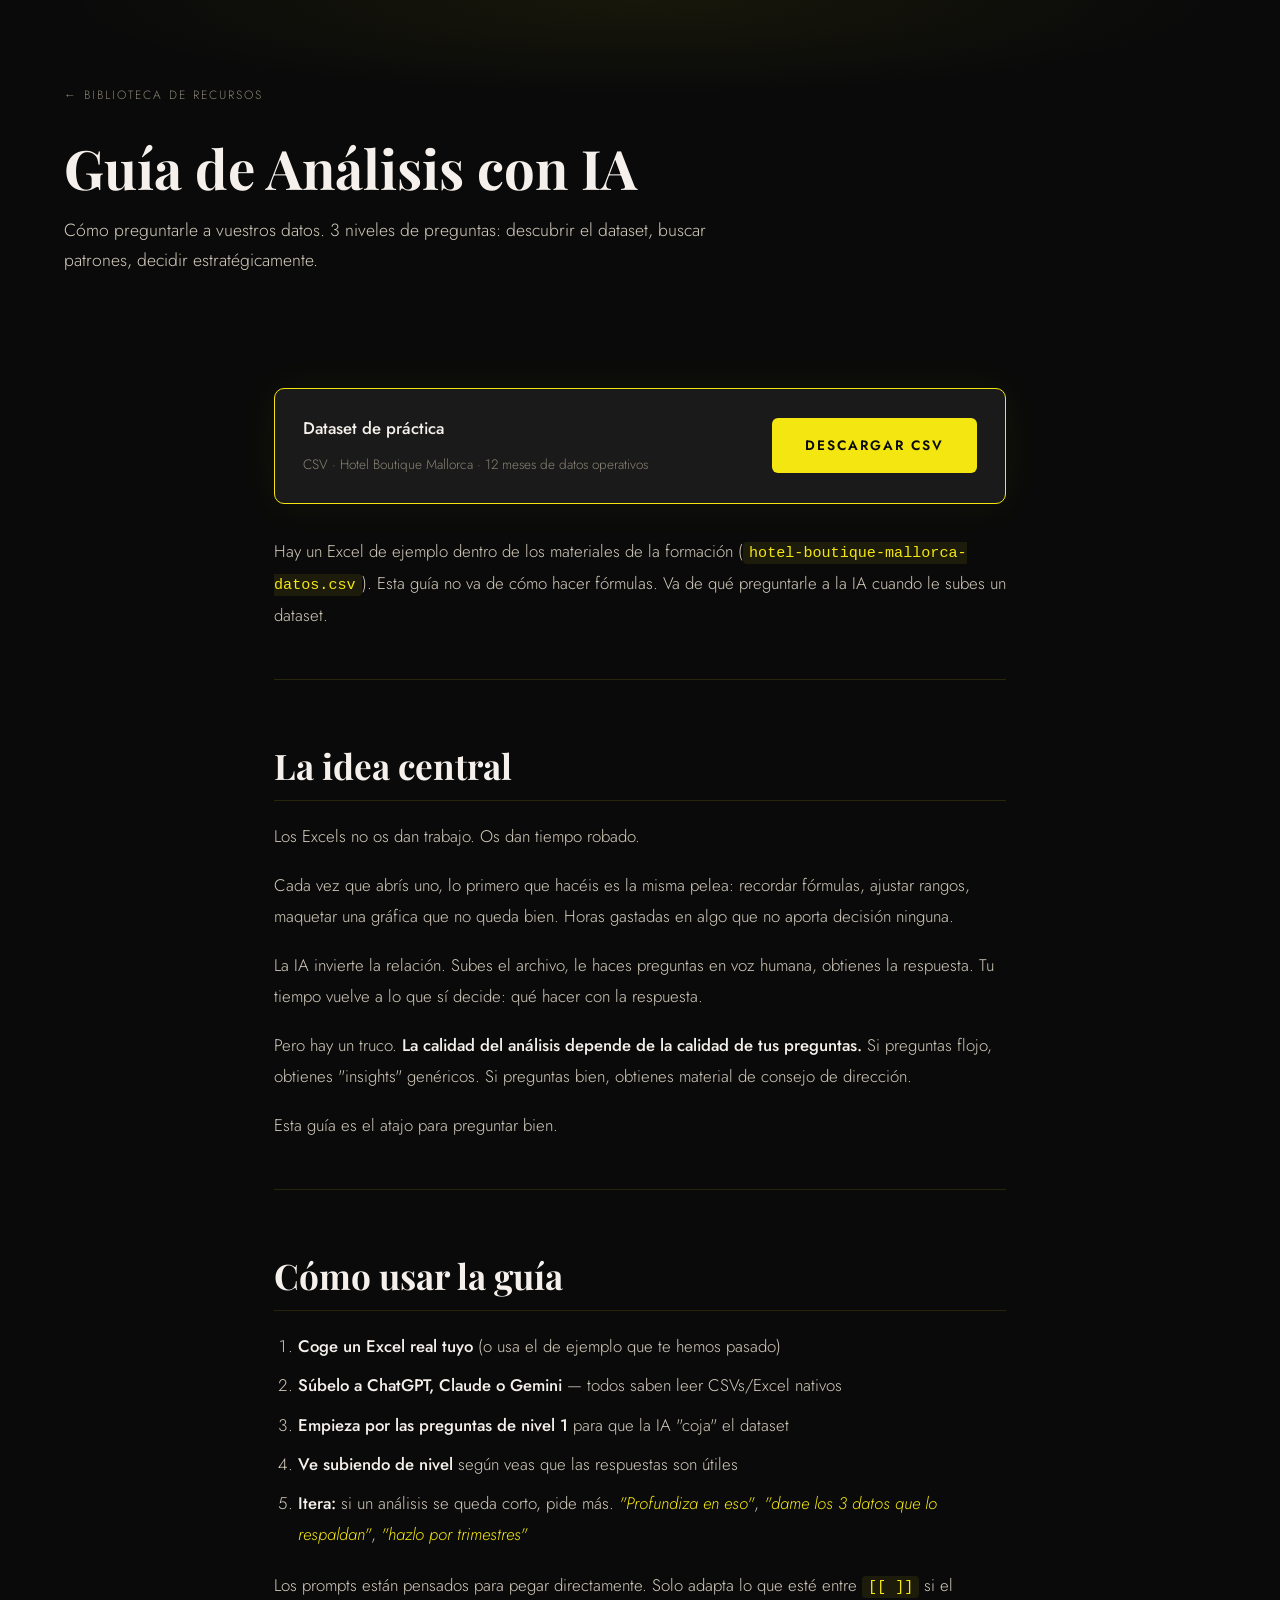
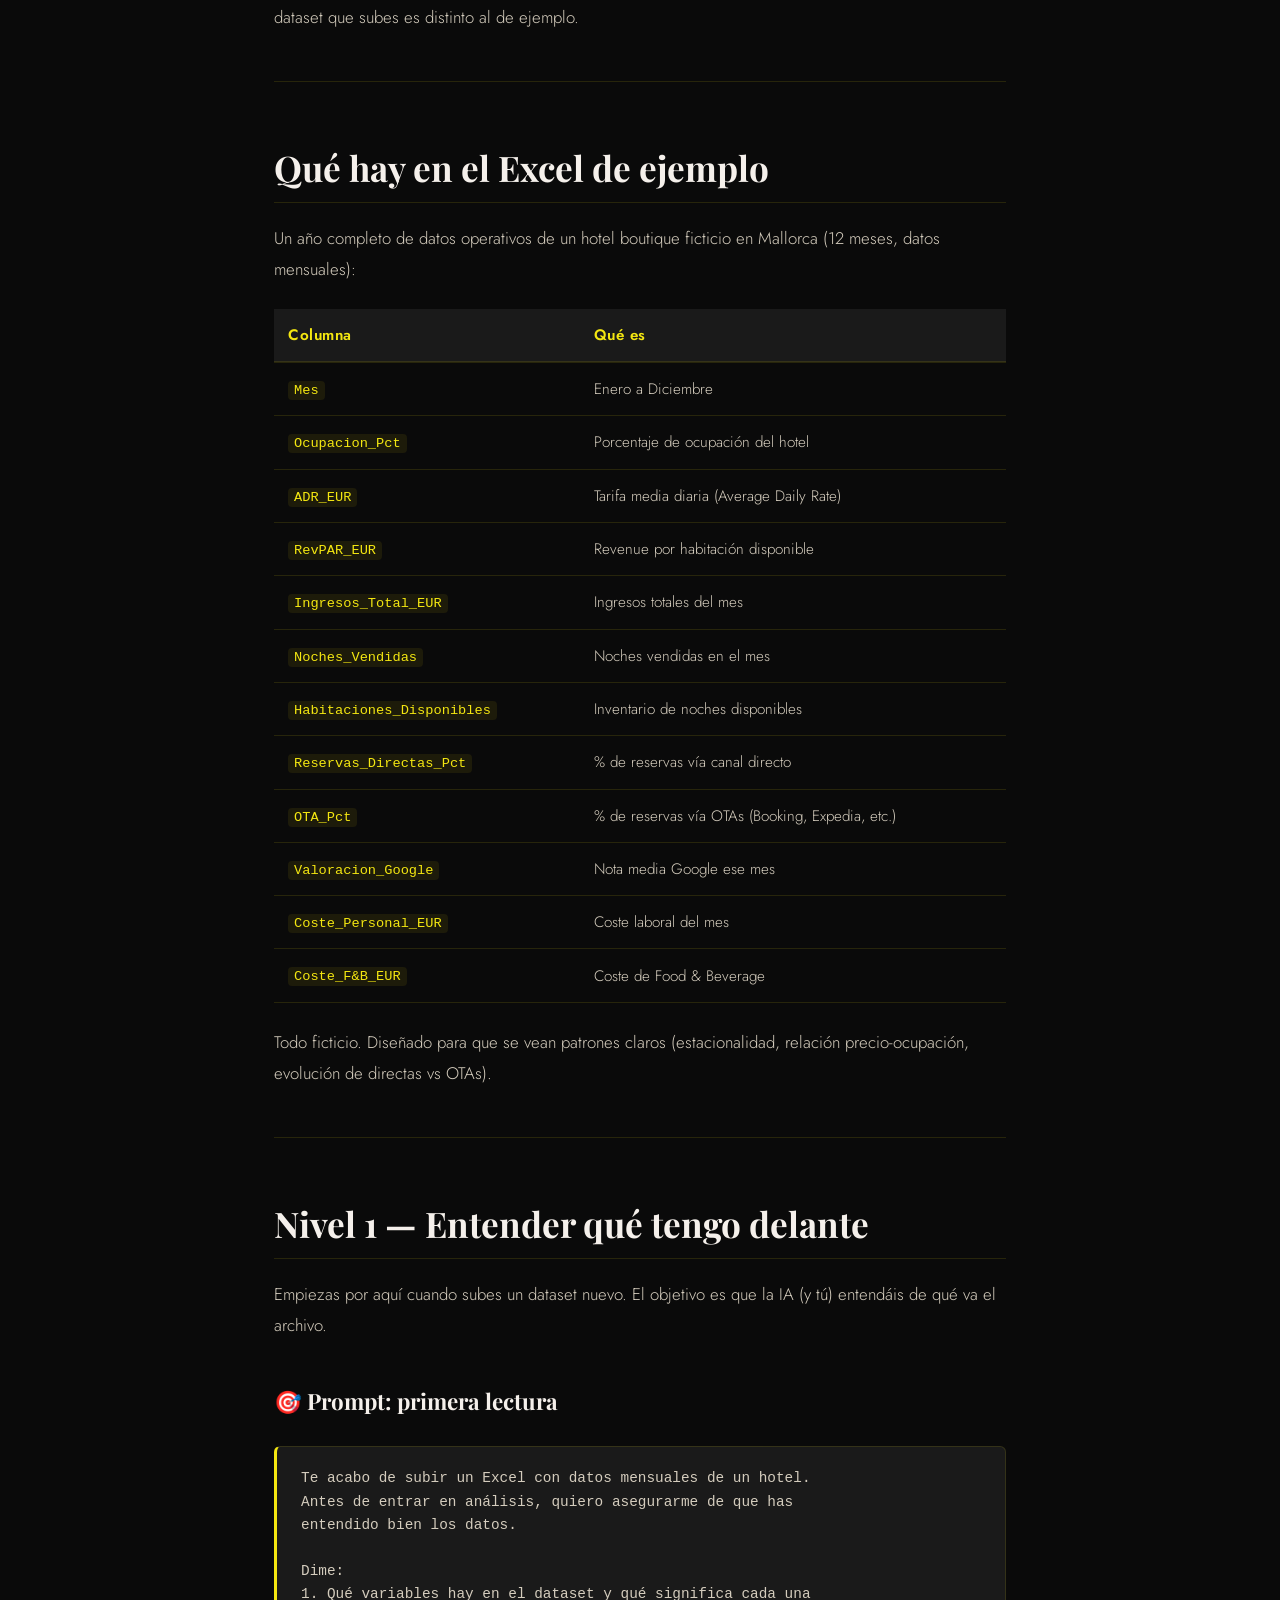
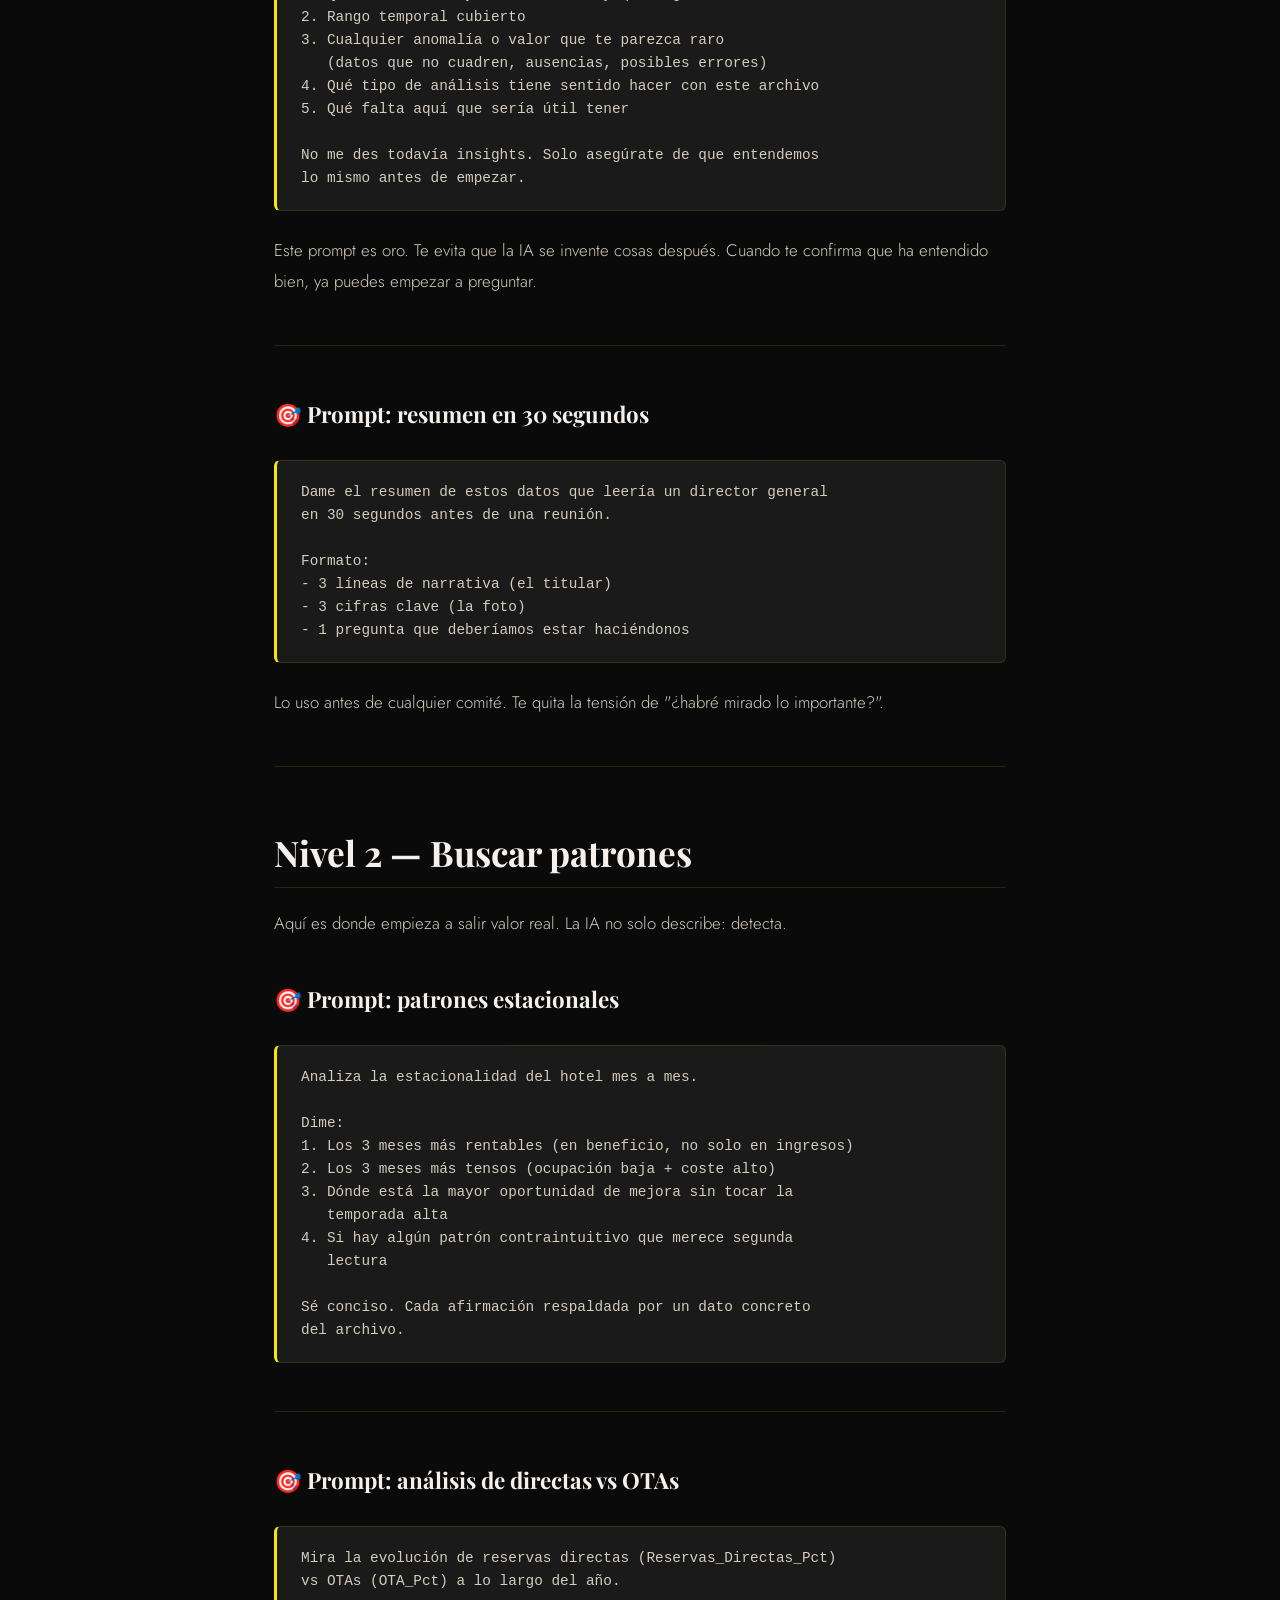
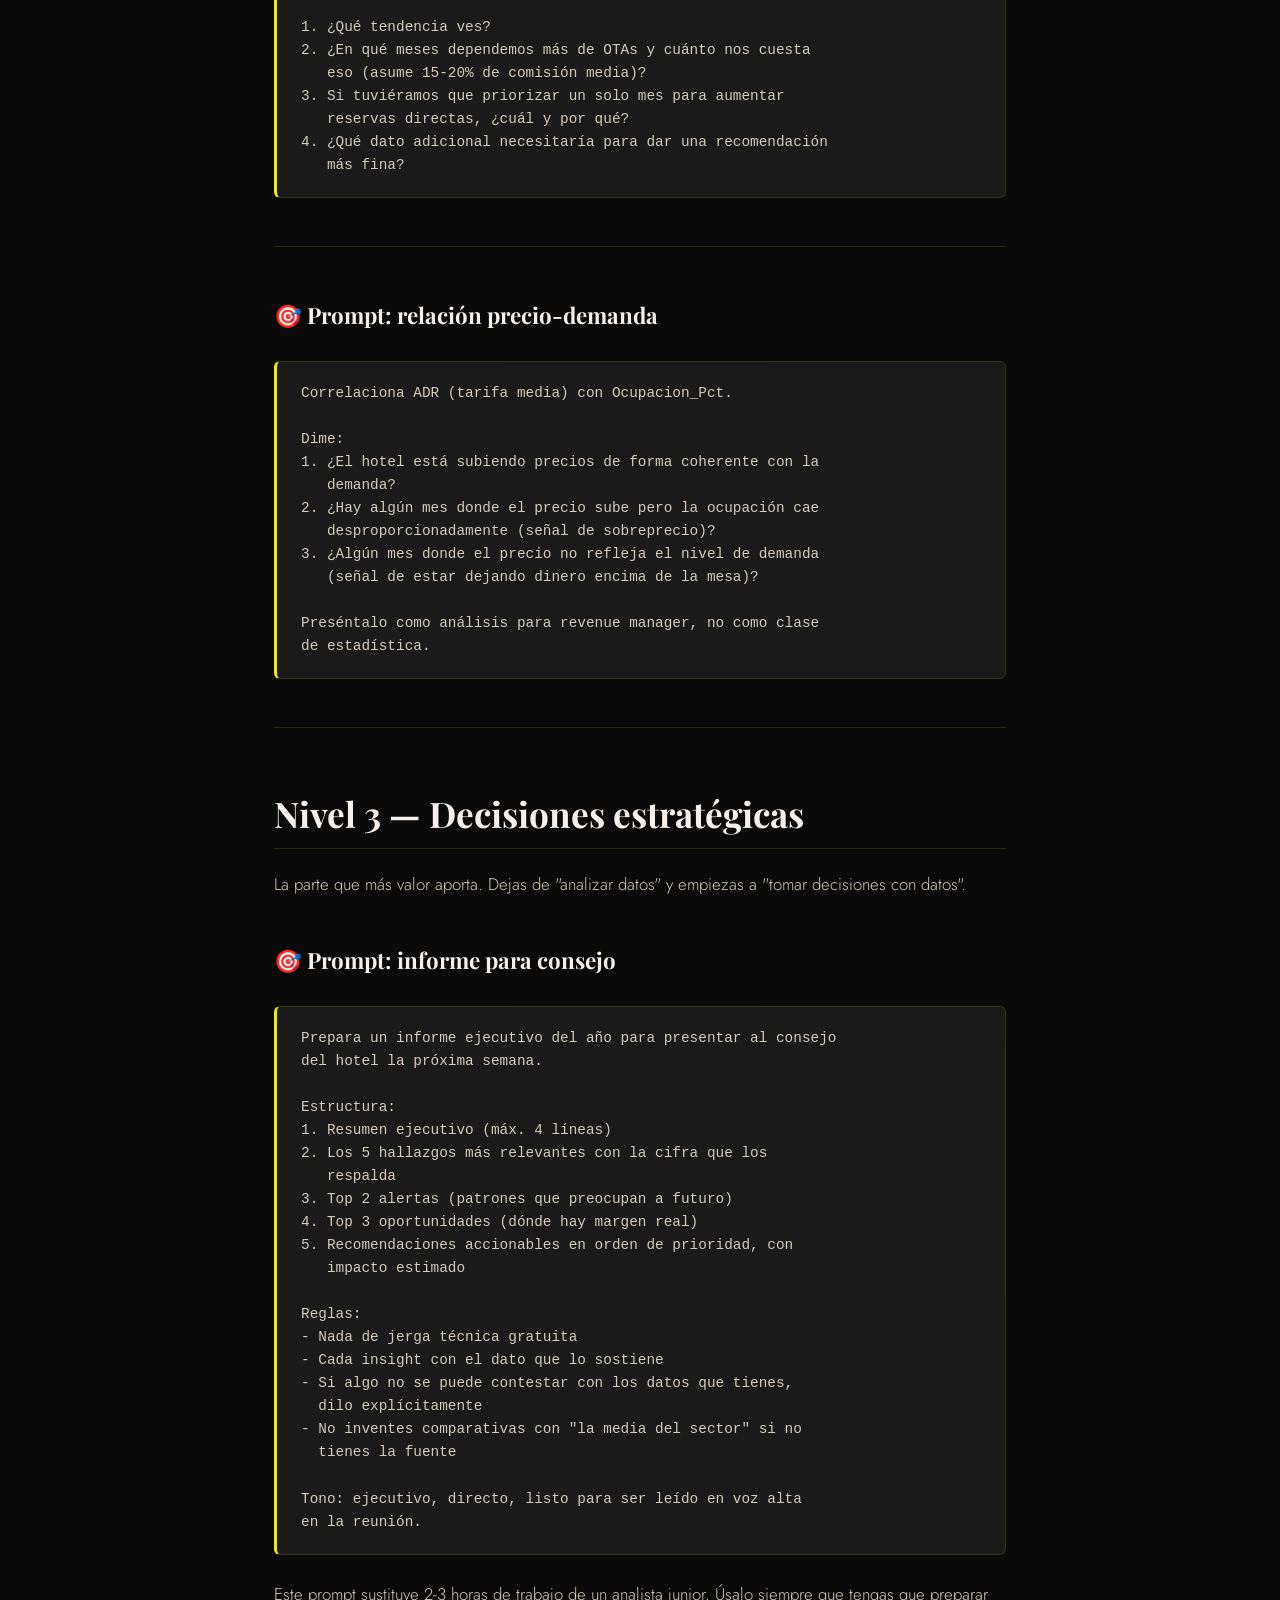
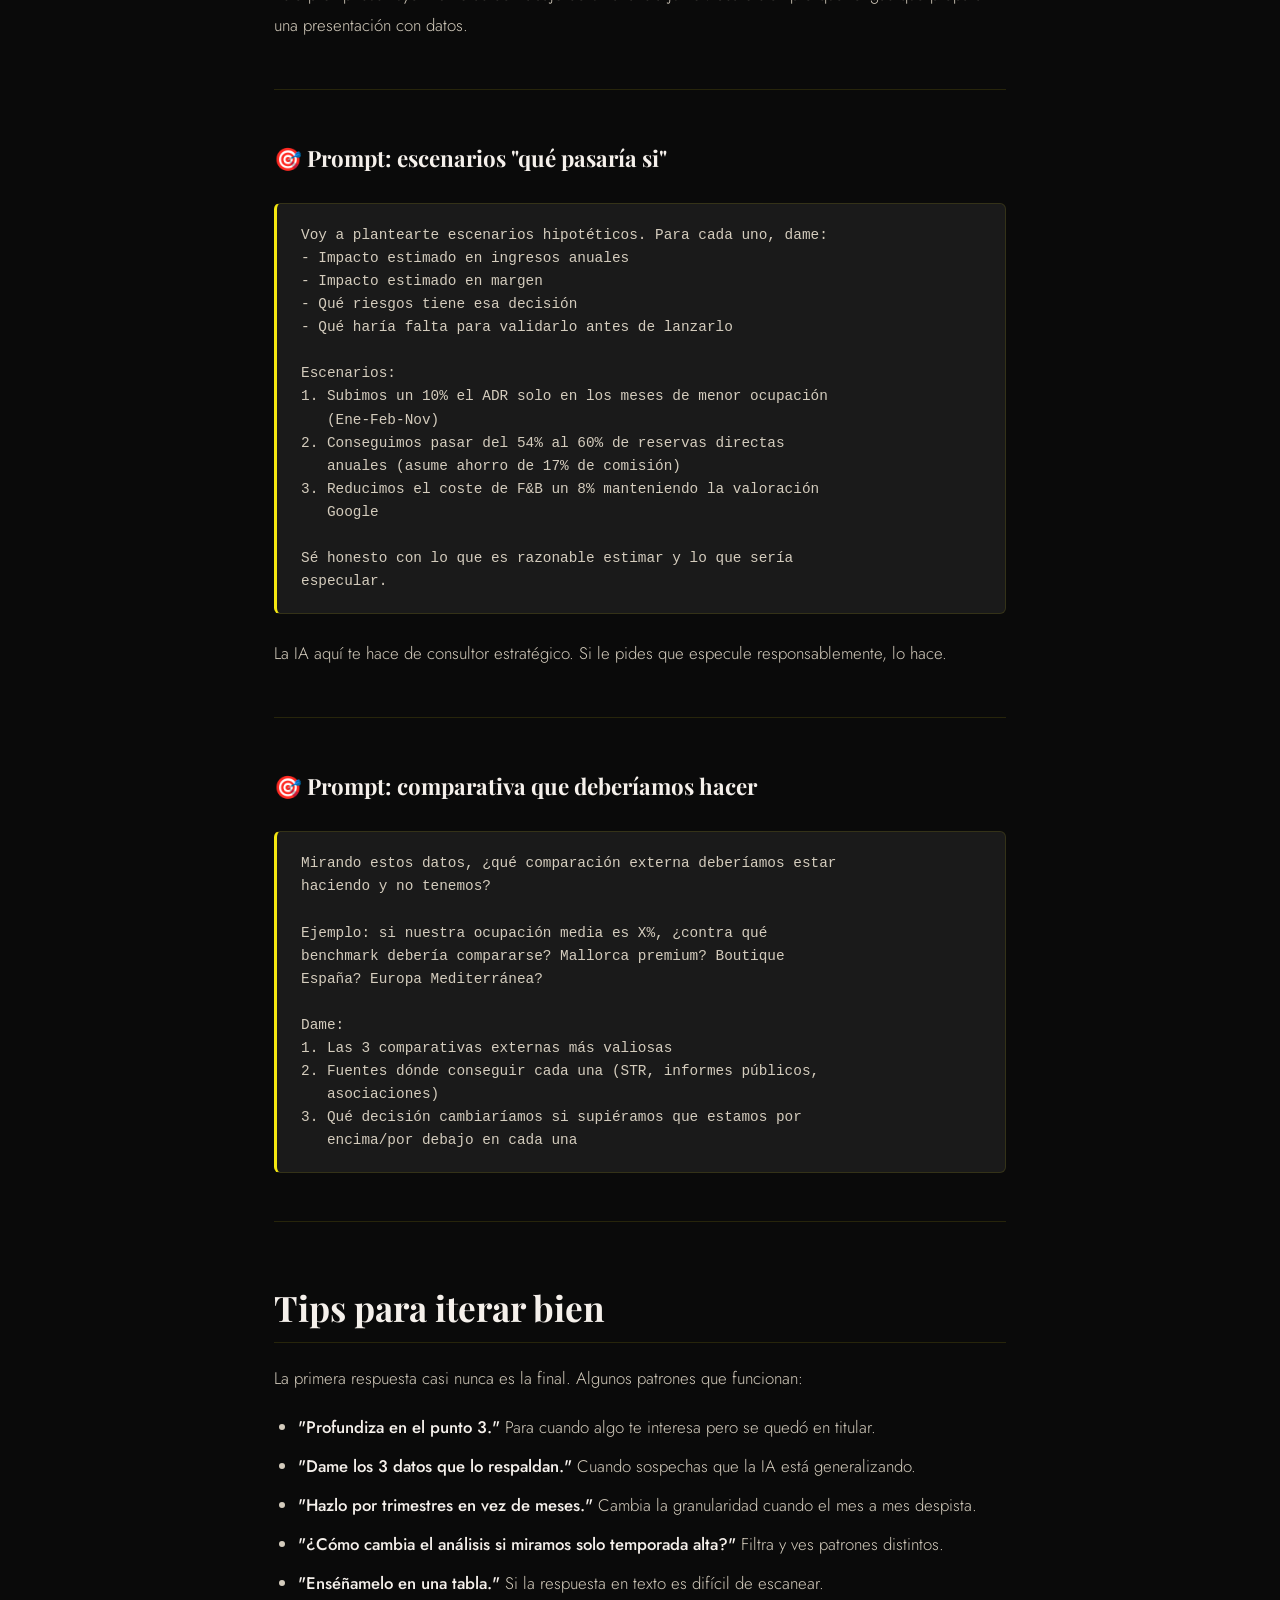
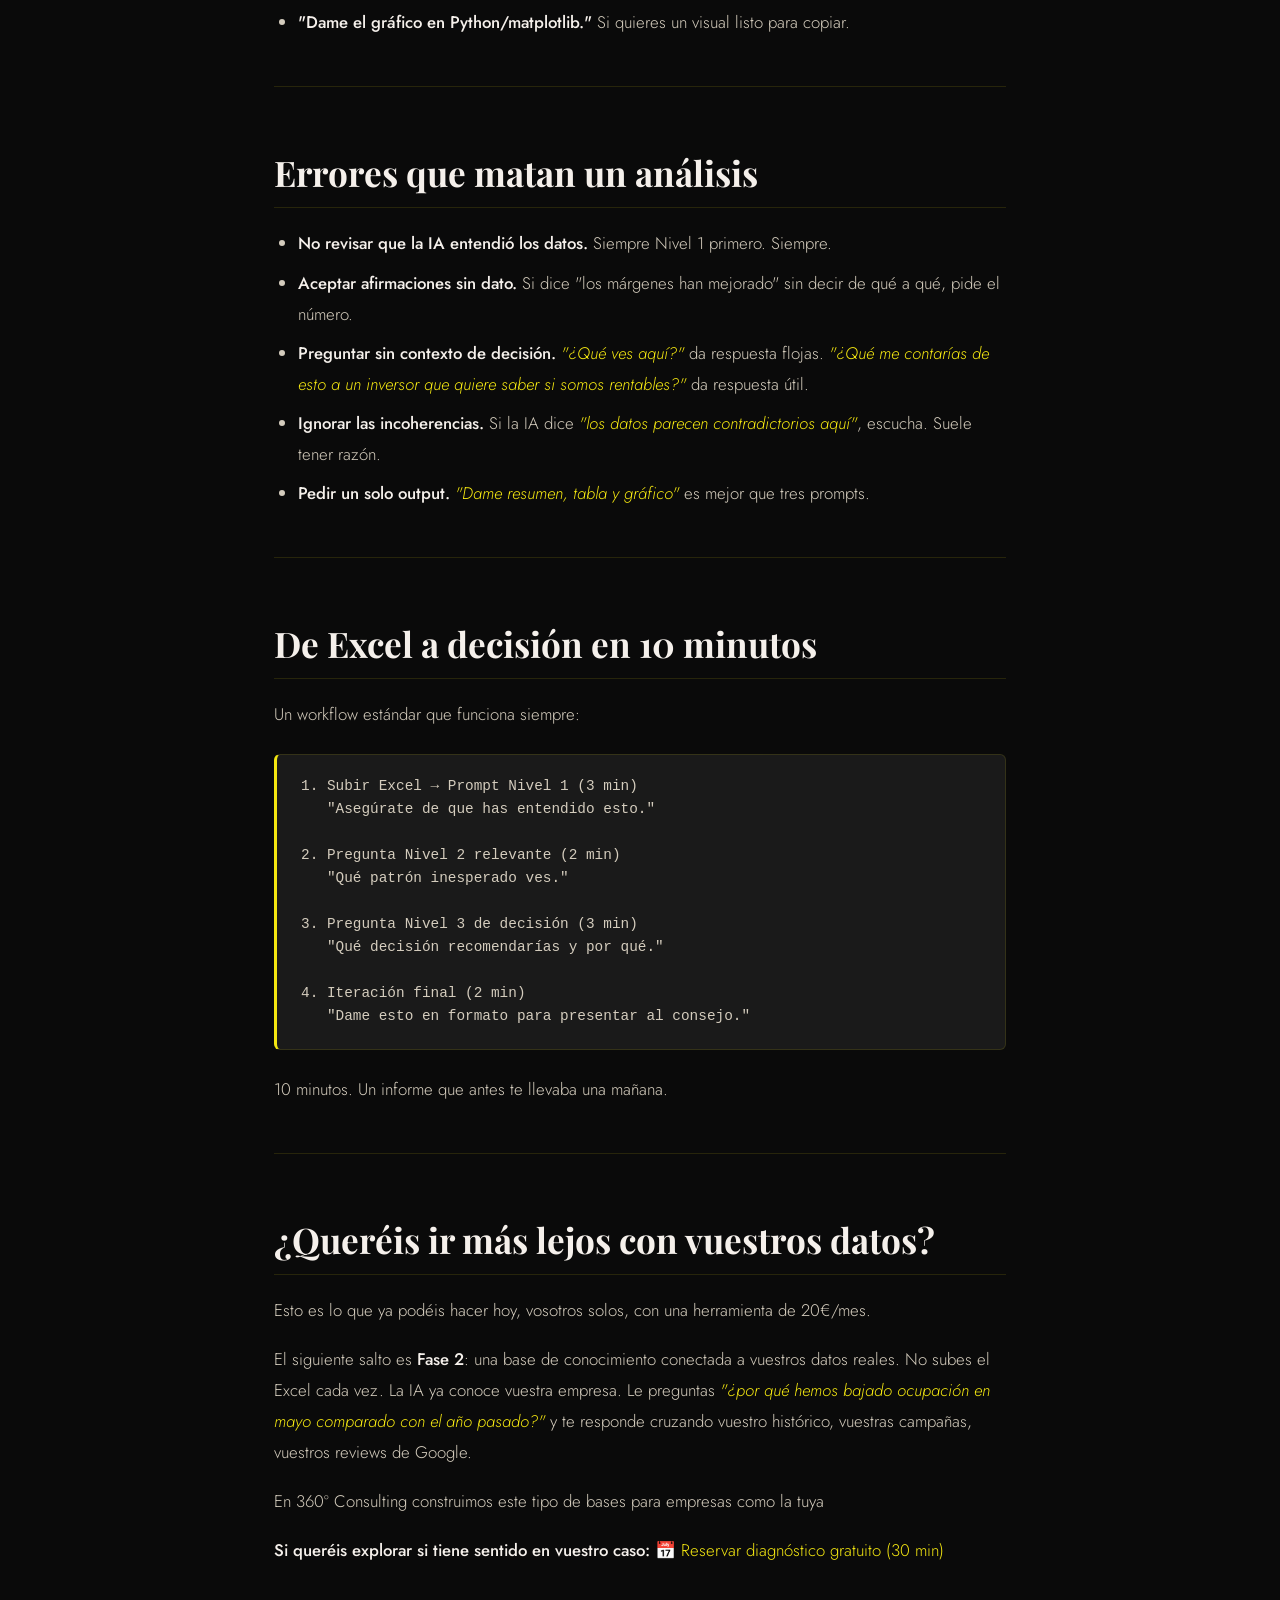
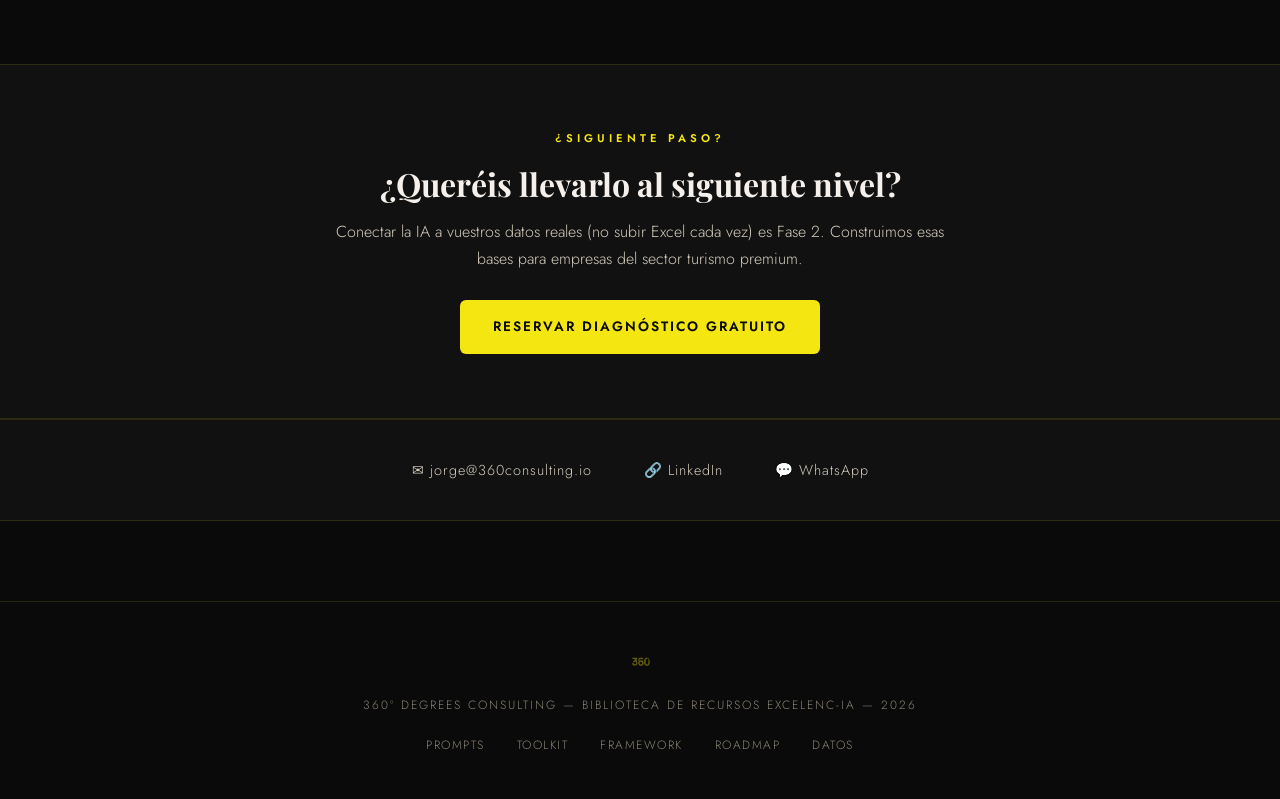
==== datos/index.html @ 3922555f "Initial: Excelenc-IA resources library Biblioteca de recursos para la formación SIE (21-22 abril 202" ====
<!DOCTYPE html>
<html lang="es">
<head>
    <meta charset="UTF-8">
    <meta name="viewport" content="width=device-width, initial-scale=1.0">
    <meta name="robots" content="noindex, nofollow">
    <title>Guía de Análisis con IA — Excelenc-IA | 360º Consulting</title>
    <link rel="preconnect" href="https://fonts.googleapis.com">
    <link rel="preconnect" href="https://fonts.gstatic.com" crossorigin>
    <link href="https://fonts.googleapis.com/css2?family=Playfair+Display:ital,wght@0,400;0,700;0,900;1,400&family=Jost:wght@300;400;500;600;700&display=swap" rel="stylesheet">
    <link rel="stylesheet" href="../assets/styles.css">
    <style>
        .page-hero {
            position: relative;
            overflow: hidden;
        }
        .page-hero::before {
            content: '';
            position: absolute;
            inset: 0;
            background: radial-gradient(ellipse 80% 50% at 50% 0%, var(--accent-glow) 0%, transparent 60%);
            pointer-events: none;
        }
        .page-hero > * { position: relative; z-index: 1; }
        .cta-block {
            background: var(--bg-section);
            padding: 64px 24px;
            border-top: 1px solid var(--border);
            border-bottom: 1px solid var(--border);
            text-align: center;
        }
        .cta-block-inner {
            max-width: 640px;
            margin: 0 auto;
        }
        .cta-block h3 {
            font-family: var(--font-display);
            font-size: clamp(1.4rem, 3vw, 2rem);
            font-weight: 700;
            color: var(--text-white);
            margin-bottom: 14px;
            line-height: 1.25;
        }
        .cta-block p {
            color: var(--text-cream);
            margin-bottom: 28px;
            line-height: 1.7;
        }
        .download-card {
            background: var(--bg-card);
            border: 1px solid var(--accent);
            border-radius: 10px;
            padding: 24px 28px;
            margin: 32px 0;
            display: flex;
            align-items: center;
            justify-content: space-between;
            gap: 20px;
            box-shadow: 0 0 40px rgba(244, 231, 17, 0.05);
        }
        .download-card-text strong {
            color: var(--text-white);
            font-weight: 500;
            display: block;
            margin-bottom: 4px;
        }
        .download-card-text span {
            color: var(--text-muted);
            font-size: 0.85rem;
        }
        @media (max-width: 600px) {
            .download-card {
                flex-direction: column;
                align-items: flex-start;
                gap: 14px;
            }
        }
    </style>
</head>
<body>

    <section class="page-hero">
        <a class="breadcrumb" href="../">← Biblioteca de recursos</a>
        <h1 class="page-title reveal">Guía de Análisis con IA</h1>
        <p class="page-subtitle reveal reveal-delay-1">Cómo preguntarle a vuestros datos. 3 niveles de preguntas: descubrir el dataset, buscar patrones, decidir estratégicamente.</p>
    </section>

    <article class="prose">
        <div class="download-card"><div class="download-card-text"><strong>Dataset de práctica</strong><span>CSV · Hotel Boutique Mallorca · 12 meses de datos operativos</span></div><a href="../assets/hotel-boutique-mallorca-datos.csv" class="btn btn-primary" download>Descargar CSV</a></div>
        <p>Hay un Excel de ejemplo dentro de los materiales de la formación (<code>hotel-boutique-mallorca-datos.csv</code>). Esta guía no va de cómo hacer fórmulas. Va de qué preguntarle a la IA cuando le subes un dataset.</p>
<hr />
<h2 id="la-idea-central">La idea central</h2>
<p>Los Excels no os dan trabajo. Os dan tiempo robado.</p>
<p>Cada vez que abrís uno, lo primero que hacéis es la misma pelea: recordar fórmulas, ajustar rangos, maquetar una gráfica que no queda bien. Horas gastadas en algo que no aporta decisión ninguna.</p>
<p>La IA invierte la relación. Subes el archivo, le haces preguntas en voz humana, obtienes la respuesta. Tu tiempo vuelve a lo que sí decide: qué hacer con la respuesta.</p>
<p>Pero hay un truco. <strong>La calidad del análisis depende de la calidad de tus preguntas.</strong> Si preguntas flojo, obtienes "insights" genéricos. Si preguntas bien, obtienes material de consejo de dirección.</p>
<p>Esta guía es el atajo para preguntar bien.</p>
<hr />
<h2 id="como-usar-la-guia">Cómo usar la guía</h2>
<ol>
<li><strong>Coge un Excel real tuyo</strong> (o usa el de ejemplo que te hemos pasado)</li>
<li><strong>Súbelo a ChatGPT, Claude o Gemini</strong> — todos saben leer CSVs/Excel nativos</li>
<li><strong>Empieza por las preguntas de nivel 1</strong> para que la IA "coja" el dataset</li>
<li><strong>Ve subiendo de nivel</strong> según veas que las respuestas son útiles</li>
<li><strong>Itera:</strong> si un análisis se queda corto, pide más. <em>"Profundiza en eso"</em>, <em>"dame los 3 datos que lo respaldan"</em>, <em>"hazlo por trimestres"</em></li>
</ol>
<p>Los prompts están pensados para pegar directamente. Solo adapta lo que esté entre <code>[[ ]]</code> si el dataset que subes es distinto al de ejemplo.</p>
<hr />
<h2 id="que-hay-en-el-excel-de-ejemplo">Qué hay en el Excel de ejemplo</h2>
<p>Un año completo de datos operativos de un hotel boutique ficticio en Mallorca (12 meses, datos mensuales):</p>
<table>
<thead>
<tr>
<th>Columna</th>
<th>Qué es</th>
</tr>
</thead>
<tbody>
<tr>
<td><code>Mes</code></td>
<td>Enero a Diciembre</td>
</tr>
<tr>
<td><code>Ocupacion_Pct</code></td>
<td>Porcentaje de ocupación del hotel</td>
</tr>
<tr>
<td><code>ADR_EUR</code></td>
<td>Tarifa media diaria (Average Daily Rate)</td>
</tr>
<tr>
<td><code>RevPAR_EUR</code></td>
<td>Revenue por habitación disponible</td>
</tr>
<tr>
<td><code>Ingresos_Total_EUR</code></td>
<td>Ingresos totales del mes</td>
</tr>
<tr>
<td><code>Noches_Vendidas</code></td>
<td>Noches vendidas en el mes</td>
</tr>
<tr>
<td><code>Habitaciones_Disponibles</code></td>
<td>Inventario de noches disponibles</td>
</tr>
<tr>
<td><code>Reservas_Directas_Pct</code></td>
<td>% de reservas vía canal directo</td>
</tr>
<tr>
<td><code>OTA_Pct</code></td>
<td>% de reservas vía OTAs (Booking, Expedia, etc.)</td>
</tr>
<tr>
<td><code>Valoracion_Google</code></td>
<td>Nota media Google ese mes</td>
</tr>
<tr>
<td><code>Coste_Personal_EUR</code></td>
<td>Coste laboral del mes</td>
</tr>
<tr>
<td><code>Coste_F&amp;B_EUR</code></td>
<td>Coste de Food &amp; Beverage</td>
</tr>
</tbody>
</table>
<p>Todo ficticio. Diseñado para que se vean patrones claros (estacionalidad, relación precio-ocupación, evolución de directas vs OTAs).</p>
<hr />
<h2 id="nivel-1-entender-que-tengo-delante">Nivel 1 — Entender qué tengo delante</h2>
<p>Empiezas por aquí cuando subes un dataset nuevo. El objetivo es que la IA (y tú) entendáis de qué va el archivo.</p>
<h3 id="prompt-primera-lectura">🎯 Prompt: primera lectura</h3>
<pre><code>Te acabo de subir un Excel con datos mensuales de un hotel. 
Antes de entrar en análisis, quiero asegurarme de que has 
entendido bien los datos.

Dime:
1. Qué variables hay en el dataset y qué significa cada una
2. Rango temporal cubierto
3. Cualquier anomalía o valor que te parezca raro 
   (datos que no cuadren, ausencias, posibles errores)
4. Qué tipo de análisis tiene sentido hacer con este archivo
5. Qué falta aquí que sería útil tener

No me des todavía insights. Solo asegúrate de que entendemos 
lo mismo antes de empezar.
</code></pre>
<p>Este prompt es oro. Te evita que la IA se invente cosas después. Cuando te confirma que ha entendido bien, ya puedes empezar a preguntar.</p>
<hr />
<h3 id="prompt-resumen-en-30-segundos">🎯 Prompt: resumen en 30 segundos</h3>
<pre><code>Dame el resumen de estos datos que leería un director general 
en 30 segundos antes de una reunión.

Formato:
- 3 líneas de narrativa (el titular)
- 3 cifras clave (la foto)
- 1 pregunta que deberíamos estar haciéndonos
</code></pre>
<p>Lo uso antes de cualquier comité. Te quita la tensión de "¿habré mirado lo importante?".</p>
<hr />
<h2 id="nivel-2-buscar-patrones">Nivel 2 — Buscar patrones</h2>
<p>Aquí es donde empieza a salir valor real. La IA no solo describe: detecta.</p>
<h3 id="prompt-patrones-estacionales">🎯 Prompt: patrones estacionales</h3>
<pre><code>Analiza la estacionalidad del hotel mes a mes. 

Dime:
1. Los 3 meses más rentables (en beneficio, no solo en ingresos)
2. Los 3 meses más tensos (ocupación baja + coste alto)
3. Dónde está la mayor oportunidad de mejora sin tocar la 
   temporada alta
4. Si hay algún patrón contraintuitivo que merece segunda 
   lectura

Sé conciso. Cada afirmación respaldada por un dato concreto 
del archivo.
</code></pre>
<hr />
<h3 id="prompt-analisis-de-directas-vs-otas">🎯 Prompt: análisis de directas vs OTAs</h3>
<pre><code>Mira la evolución de reservas directas (Reservas_Directas_Pct) 
vs OTAs (OTA_Pct) a lo largo del año.

1. ¿Qué tendencia ves?
2. ¿En qué meses dependemos más de OTAs y cuánto nos cuesta 
   eso (asume 15-20% de comisión media)?
3. Si tuviéramos que priorizar un solo mes para aumentar 
   reservas directas, ¿cuál y por qué?
4. ¿Qué dato adicional necesitaría para dar una recomendación 
   más fina?
</code></pre>
<hr />
<h3 id="prompt-relacion-precio-demanda">🎯 Prompt: relación precio-demanda</h3>
<pre><code>Correlaciona ADR (tarifa media) con Ocupacion_Pct. 

Dime:
1. ¿El hotel está subiendo precios de forma coherente con la 
   demanda?
2. ¿Hay algún mes donde el precio sube pero la ocupación cae 
   desproporcionadamente (señal de sobreprecio)?
3. ¿Algún mes donde el precio no refleja el nivel de demanda 
   (señal de estar dejando dinero encima de la mesa)?

Preséntalo como análisis para revenue manager, no como clase 
de estadística.
</code></pre>
<hr />
<h2 id="nivel-3-decisiones-estrategicas">Nivel 3 — Decisiones estratégicas</h2>
<p>La parte que más valor aporta. Dejas de "analizar datos" y empiezas a "tomar decisiones con datos".</p>
<h3 id="prompt-informe-para-consejo">🎯 Prompt: informe para consejo</h3>
<pre><code>Prepara un informe ejecutivo del año para presentar al consejo 
del hotel la próxima semana.

Estructura:
1. Resumen ejecutivo (máx. 4 líneas)
2. Los 5 hallazgos más relevantes con la cifra que los 
   respalda
3. Top 2 alertas (patrones que preocupan a futuro)
4. Top 3 oportunidades (dónde hay margen real)
5. Recomendaciones accionables en orden de prioridad, con 
   impacto estimado

Reglas:
- Nada de jerga técnica gratuita
- Cada insight con el dato que lo sostiene
- Si algo no se puede contestar con los datos que tienes, 
  dilo explícitamente
- No inventes comparativas con &quot;la media del sector&quot; si no 
  tienes la fuente

Tono: ejecutivo, directo, listo para ser leído en voz alta 
en la reunión.
</code></pre>
<p>Este prompt sustituye 2-3 horas de trabajo de un analista junior. Úsalo siempre que tengas que preparar una presentación con datos.</p>
<hr />
<h3 id="prompt-escenarios-que-pasaria-si">🎯 Prompt: escenarios "qué pasaría si"</h3>
<pre><code>Voy a plantearte escenarios hipotéticos. Para cada uno, dame:
- Impacto estimado en ingresos anuales
- Impacto estimado en margen
- Qué riesgos tiene esa decisión
- Qué haría falta para validarlo antes de lanzarlo

Escenarios:
1. Subimos un 10% el ADR solo en los meses de menor ocupación 
   (Ene-Feb-Nov)
2. Conseguimos pasar del 54% al 60% de reservas directas 
   anuales (asume ahorro de 17% de comisión)
3. Reducimos el coste de F&amp;B un 8% manteniendo la valoración 
   Google

Sé honesto con lo que es razonable estimar y lo que sería 
especular.
</code></pre>
<p>La IA aquí te hace de consultor estratégico. Si le pides que especule responsablemente, lo hace.</p>
<hr />
<h3 id="prompt-comparativa-que-deberiamos-hacer">🎯 Prompt: comparativa que deberíamos hacer</h3>
<pre><code>Mirando estos datos, ¿qué comparación externa deberíamos estar 
haciendo y no tenemos?

Ejemplo: si nuestra ocupación media es X%, ¿contra qué 
benchmark debería compararse? Mallorca premium? Boutique 
España? Europa Mediterránea?

Dame:
1. Las 3 comparativas externas más valiosas
2. Fuentes dónde conseguir cada una (STR, informes públicos, 
   asociaciones)
3. Qué decisión cambiaríamos si supiéramos que estamos por 
   encima/por debajo en cada una
</code></pre>
<hr />
<h2 id="tips-para-iterar-bien">Tips para iterar bien</h2>
<p>La primera respuesta casi nunca es la final. Algunos patrones que funcionan:</p>
<ul>
<li><strong>"Profundiza en el punto 3."</strong> Para cuando algo te interesa pero se quedó en titular.</li>
<li><strong>"Dame los 3 datos que lo respaldan."</strong> Cuando sospechas que la IA está generalizando.</li>
<li><strong>"Hazlo por trimestres en vez de meses."</strong> Cambia la granularidad cuando el mes a mes despista.</li>
<li><strong>"¿Cómo cambia el análisis si miramos solo temporada alta?"</strong> Filtra y ves patrones distintos.</li>
<li><strong>"Enséñamelo en una tabla."</strong> Si la respuesta en texto es difícil de escanear.</li>
<li><strong>"Dame el gráfico en Python/matplotlib."</strong> Si quieres un visual listo para copiar.</li>
</ul>
<hr />
<h2 id="errores-que-matan-un-analisis">Errores que matan un análisis</h2>
<ul>
<li><strong>No revisar que la IA entendió los datos.</strong> Siempre Nivel 1 primero. Siempre.</li>
<li><strong>Aceptar afirmaciones sin dato.</strong> Si dice "los márgenes han mejorado" sin decir de qué a qué, pide el número.</li>
<li><strong>Preguntar sin contexto de decisión.</strong> <em>"¿Qué ves aquí?"</em> da respuesta flojas. <em>"¿Qué me contarías de esto a un inversor que quiere saber si somos rentables?"</em> da respuesta útil.</li>
<li><strong>Ignorar las incoherencias.</strong> Si la IA dice <em>"los datos parecen contradictorios aquí"</em>, escucha. Suele tener razón.</li>
<li><strong>Pedir un solo output.</strong> <em>"Dame resumen, tabla y gráfico"</em> es mejor que tres prompts.</li>
</ul>
<hr />
<h2 id="de-excel-a-decision-en-10-minutos">De Excel a decisión en 10 minutos</h2>
<p>Un workflow estándar que funciona siempre:</p>
<pre><code>1. Subir Excel → Prompt Nivel 1 (3 min)
   &quot;Asegúrate de que has entendido esto.&quot;

2. Pregunta Nivel 2 relevante (2 min)
   &quot;Qué patrón inesperado ves.&quot;

3. Pregunta Nivel 3 de decisión (3 min)
   &quot;Qué decisión recomendarías y por qué.&quot;

4. Iteración final (2 min)
   &quot;Dame esto en formato para presentar al consejo.&quot;
</code></pre>
<p>10 minutos. Un informe que antes te llevaba una mañana.</p>
<hr />
<h2 id="quereis-ir-mas-lejos-con-vuestros-datos">¿Queréis ir más lejos con vuestros datos?</h2>
<p>Esto es lo que ya podéis hacer hoy, vosotros solos, con una herramienta de 20€/mes.</p>
<p>El siguiente salto es <strong>Fase 2</strong>: una base de conocimiento conectada a vuestros datos reales. No subes el Excel cada vez. La IA ya conoce vuestra empresa. Le preguntas <em>"¿por qué hemos bajado ocupación en mayo comparado con el año pasado?"</em> y te responde cruzando vuestro histórico, vuestras campañas, vuestros reviews de Google.</p>
<p>En 360º Consulting construimos este tipo de bases para empresas como la tuya</p>
<p><strong>Si queréis explorar si tiene sentido en vuestro caso:</strong>
📅 <a href="https://cal.com/jorge-guamis-360/llamada-de-diagnostico-360%C2%BA-consulting">Reservar diagnóstico gratuito (30 min)</a></p>
    </article>

    <section class="cta-block section-full">
        <div class="cta-block-inner">
            <div class="section-label">¿Siguiente paso?</div>
            <h3>¿Queréis llevarlo al siguiente nivel?</h3>
            <p>Conectar la IA a vuestros datos reales (no subir Excel cada vez) es Fase 2. Construimos esas bases para empresas del sector turismo premium.</p>
            <a href="https://cal.com/jorge-guamis-360/llamada-de-diagnostico-360%C2%BA-consulting" class="btn btn-primary" target="_blank" rel="noopener">Reservar diagnóstico gratuito</a>
        </div>
    </section>

    <div class="contact-strip">
        <a href="mailto:jorge@360consulting.io">✉ jorge@360consulting.io</a>
        <a href="https://linkedin.com/in/jorge-guamis" target="_blank" rel="noopener">🔗 LinkedIn</a>
        <a href="https://wa.me/34654663771" target="_blank" rel="noopener">💬 WhatsApp</a>
    </div>

    <footer>
        <img src="../assets/mark-yellow-clean.png" alt="360º">
        <div>360º Degrees Consulting &mdash; Biblioteca de Recursos Excelenc-IA &mdash; 2026</div>
        <div class="footer-links">
            <a href="../prompts/">Prompts</a>
            <a href="../toolkit/">Toolkit</a>
            <a href="../framework/">Framework</a>
            <a href="../roadmap/">Roadmap</a>
            <a href="../datos/">Datos</a>
        </div>
    </footer>

    <script>
        const observer = new IntersectionObserver((entries) => {
            entries.forEach(entry => {
                if (entry.isIntersecting) entry.target.classList.add('visible');
            });
        }, { threshold: 0.1, rootMargin: '0px 0px -40px 0px' });
        document.querySelectorAll('.reveal').forEach(el => observer.observe(el));
    </script>
</body>
</html>
---- assets/styles.css ----
/* ═══════════════════════════════════════════════
   360º Consulting — Excelenc-IA Resources
   Global stylesheet
   ═══════════════════════════════════════════════ */

*, *::before, *::after {
  margin: 0;
  padding: 0;
  box-sizing: border-box;
}

:root {
  --accent: #F4E711;
  --accent-light: #F7EE5A;
  --accent-dim: #C4B90E;
  --accent-glow: rgba(244, 231, 17, 0.06);
  --accent-text: #0A0A0A;
  --bg-dark: #0A0A0A;
  --bg-section: #111111;
  --bg-card: #1A1A1A;
  --bg-card-hover: #222222;
  --text-white: #F5F0EB;
  --text-cream: #D4CCBD;
  --text-muted: #8A8476;
  --border: rgba(244, 231, 17, 0.12);
  --border-hover: rgba(244, 231, 17, 0.30);
  --font-display: 'Playfair Display', Georgia, serif;
  --font-body: 'Jost', 'Futura', -apple-system, sans-serif;
}

html {
  scroll-behavior: smooth;
  background: var(--bg-dark);
}

body {
  font-family: var(--font-body);
  background: var(--bg-dark);
  color: var(--text-cream);
  line-height: 1.7;
  font-weight: 300;
  overflow-x: hidden;
  min-height: 100vh;
}

/* ── Scrollbar ── */
::-webkit-scrollbar { width: 6px; }
::-webkit-scrollbar-track { background: var(--bg-dark); }
::-webkit-scrollbar-thumb { background: var(--accent-dim); border-radius: 3px; }

/* ── Animations ── */
.reveal {
  opacity: 0;
  transform: translateY(30px);
  transition: opacity 0.8s ease, transform 0.8s ease;
}
.reveal.visible {
  opacity: 1;
  transform: translateY(0);
}
.reveal-delay-1 { transition-delay: 0.1s; }
.reveal-delay-2 { transition-delay: 0.2s; }
.reveal-delay-3 { transition-delay: 0.3s; }
.reveal-delay-4 { transition-delay: 0.4s; }

/* ── Section base ── */
section {
  padding: 80px 24px;
  max-width: 1200px;
  margin: 0 auto;
}

.section-full {
  max-width: 100%;
  padding-left: 0;
  padding-right: 0;
}

.section-inner {
  max-width: 1200px;
  margin: 0 auto;
  padding: 0 24px;
}

.section-inner-narrow {
  max-width: 820px;
  margin: 0 auto;
  padding: 0 24px;
}

.section-label {
  font-family: var(--font-body);
  font-size: 0.7rem;
  font-weight: 600;
  letter-spacing: 4px;
  text-transform: uppercase;
  color: var(--accent);
  margin-bottom: 16px;
}

.section-title {
  font-family: var(--font-display);
  font-size: clamp(1.8rem, 4vw, 2.8rem);
  font-weight: 700;
  color: var(--text-white);
  margin-bottom: 20px;
  line-height: 1.2;
}

.section-subtitle {
  font-size: 1.05rem;
  color: var(--text-muted);
  max-width: 640px;
  line-height: 1.8;
}

.brand-line {
  width: 60px;
  height: 2px;
  background: linear-gradient(90deg, var(--accent), transparent);
  margin: 20px 0 32px;
}

/* ── Links ── */
a {
  color: var(--accent);
  text-decoration: none;
  transition: color 0.2s ease;
}
a:hover { color: var(--accent-light); }

/* ── Hero compacto (subpáginas) ── */
.page-hero {
  padding: 80px 24px 40px;
  max-width: 1200px;
  margin: 0 auto;
  position: relative;
}

.breadcrumb {
  font-size: 0.75rem;
  letter-spacing: 2px;
  text-transform: uppercase;
  color: var(--text-muted);
  margin-bottom: 32px;
  display: inline-block;
}

.breadcrumb a {
  color: var(--text-muted);
}
.breadcrumb a:hover { color: var(--accent); }

.page-title {
  font-family: var(--font-display);
  font-size: clamp(2.2rem, 5vw, 3.4rem);
  font-weight: 700;
  color: var(--text-white);
  line-height: 1.15;
  margin-bottom: 16px;
}

.page-subtitle {
  font-size: 1.1rem;
  color: var(--text-cream);
  max-width: 680px;
  line-height: 1.7;
}

/* ── Card base ── */
.card {
  background: var(--bg-card);
  border: 1px solid var(--border);
  border-radius: 10px;
  padding: 32px;
  transition: border-color 0.3s ease, transform 0.3s ease;
}

.card:hover {
  border-color: var(--border-hover);
  transform: translateY(-3px);
}

/* ── Prose (contenido estilo artículo) ── */
.prose {
  max-width: 780px;
  margin: 0 auto;
  padding: 40px 24px 80px;
  font-size: 1.05rem;
  line-height: 1.85;
  color: var(--text-cream);
}

.prose h2 {
  font-family: var(--font-display);
  font-size: clamp(1.6rem, 3vw, 2.2rem);
  font-weight: 700;
  color: var(--text-white);
  margin-top: 64px;
  margin-bottom: 20px;
  line-height: 1.25;
  padding-bottom: 12px;
  border-bottom: 1px solid var(--border);
}

.prose h3 {
  font-family: var(--font-display);
  font-size: 1.4rem;
  font-weight: 700;
  color: var(--text-white);
  margin-top: 40px;
  margin-bottom: 16px;
}

.prose h4 {
  font-family: var(--font-body);
  font-size: 1rem;
  font-weight: 600;
  letter-spacing: 1px;
  color: var(--accent);
  margin-top: 28px;
  margin-bottom: 12px;
  text-transform: uppercase;
}

.prose p {
  margin-bottom: 18px;
}

.prose ul, .prose ol {
  margin: 0 0 20px 24px;
}

.prose li {
  margin-bottom: 8px;
}

.prose strong {
  color: var(--text-white);
  font-weight: 500;
}

.prose em {
  color: var(--accent);
  font-style: italic;
}

.prose blockquote {
  border-left: 3px solid var(--accent);
  padding: 4px 20px;
  margin: 24px 0;
  color: var(--text-white);
  font-style: italic;
}

.prose hr {
  border: none;
  height: 1px;
  background: var(--border);
  margin: 48px 0;
}

/* ── Code blocks ── */
.prose code {
  background: rgba(244, 231, 17, 0.08);
  color: var(--accent);
  padding: 2px 6px;
  border-radius: 4px;
  font-family: 'SF Mono', Monaco, 'Cascadia Mono', monospace;
  font-size: 0.9em;
}

.prose pre {
  background: var(--bg-card);
  border: 1px solid var(--border);
  border-left: 3px solid var(--accent);
  border-radius: 6px;
  padding: 20px 24px;
  overflow-x: auto;
  margin: 24px 0;
  font-size: 0.9rem;
  line-height: 1.6;
}

.prose pre code {
  background: transparent;
  color: var(--text-cream);
  padding: 0;
  font-size: inherit;
}

/* ── Callouts (tipo Obsidian [!tip]) ── */
.callout {
  background: rgba(244, 231, 17, 0.04);
  border: 1px solid var(--border);
  border-left: 3px solid var(--accent);
  border-radius: 6px;
  padding: 18px 22px;
  margin: 28px 0;
}

.callout-title {
  font-weight: 600;
  color: var(--accent);
  font-size: 0.9rem;
  letter-spacing: 1px;
  text-transform: uppercase;
  margin-bottom: 8px;
  display: flex;
  align-items: center;
  gap: 8px;
}

.callout p:last-child { margin-bottom: 0; }

/* ── Tables ── */
.prose table {
  width: 100%;
  border-collapse: collapse;
  margin: 24px 0;
  font-size: 0.95rem;
}

.prose th {
  background: var(--bg-card);
  color: var(--accent);
  font-weight: 600;
  text-align: left;
  padding: 12px 14px;
  border-bottom: 2px solid var(--border);
  letter-spacing: 0.5px;
}

.prose td {
  padding: 12px 14px;
  border-bottom: 1px solid var(--border);
  color: var(--text-cream);
}

.prose tr:hover td {
  background: rgba(244, 231, 17, 0.02);
}

/* ── Buttons ── */
.btn {
  display: inline-block;
  font-family: var(--font-body);
  font-size: 0.85rem;
  font-weight: 600;
  letter-spacing: 2px;
  text-transform: uppercase;
  padding: 14px 32px;
  border-radius: 6px;
  cursor: pointer;
  transition: all 0.3s ease;
  border: 1px solid transparent;
}

.btn-primary {
  background: var(--accent);
  color: var(--accent-text);
}
.btn-primary:hover {
  background: var(--accent-light);
  color: var(--accent-text);
  transform: translateY(-2px);
}

.btn-ghost {
  background: transparent;
  color: var(--accent);
  border-color: var(--accent);
}
.btn-ghost:hover {
  background: var(--accent);
  color: var(--accent-text);
}

/* ── Footer ── */
footer {
  padding: 48px 24px;
  border-top: 1px solid var(--border);
  text-align: center;
  color: var(--text-muted);
  font-size: 0.75rem;
  letter-spacing: 2px;
  text-transform: uppercase;
  margin-top: 80px;
}

footer img {
  width: 32px;
  margin-bottom: 16px;
  opacity: 0.4;
}

footer .footer-links {
  display: flex;
  justify-content: center;
  gap: 32px;
  margin-top: 20px;
  flex-wrap: wrap;
}

footer .footer-links a {
  color: var(--text-muted);
  letter-spacing: 1.5px;
}

footer .footer-links a:hover {
  color: var(--accent);
}

/* ── Contact strip ── */
.contact-strip {
  display: flex;
  flex-wrap: wrap;
  justify-content: center;
  gap: 24px;
  padding: 32px 24px;
  background: var(--bg-section);
  border-top: 1px solid var(--border);
  border-bottom: 1px solid var(--border);
  text-align: center;
}

.contact-strip a {
  color: var(--text-cream);
  font-size: 0.9rem;
  letter-spacing: 1px;
  padding: 6px 14px;
  border-radius: 6px;
  transition: all 0.2s ease;
}

.contact-strip a:hover {
  color: var(--accent);
  background: rgba(244, 231, 17, 0.05);
}

/* ── Responsive ── */
@media (max-width: 768px) {
  section {
    padding: 60px 20px;
  }
  .page-hero {
    padding: 60px 20px 30px;
  }
  .prose {
    padding: 30px 20px 60px;
    font-size: 1rem;
  }
  .prose h2 {
    margin-top: 48px;
  }
  footer .footer-links {
    gap: 16px;
  }
}

/* ── Print ── */
@media print {
  body {
    background: white;
    color: #333;
  }
  .reveal {
    opacity: 1 !important;
    transform: none !important;
  }
}
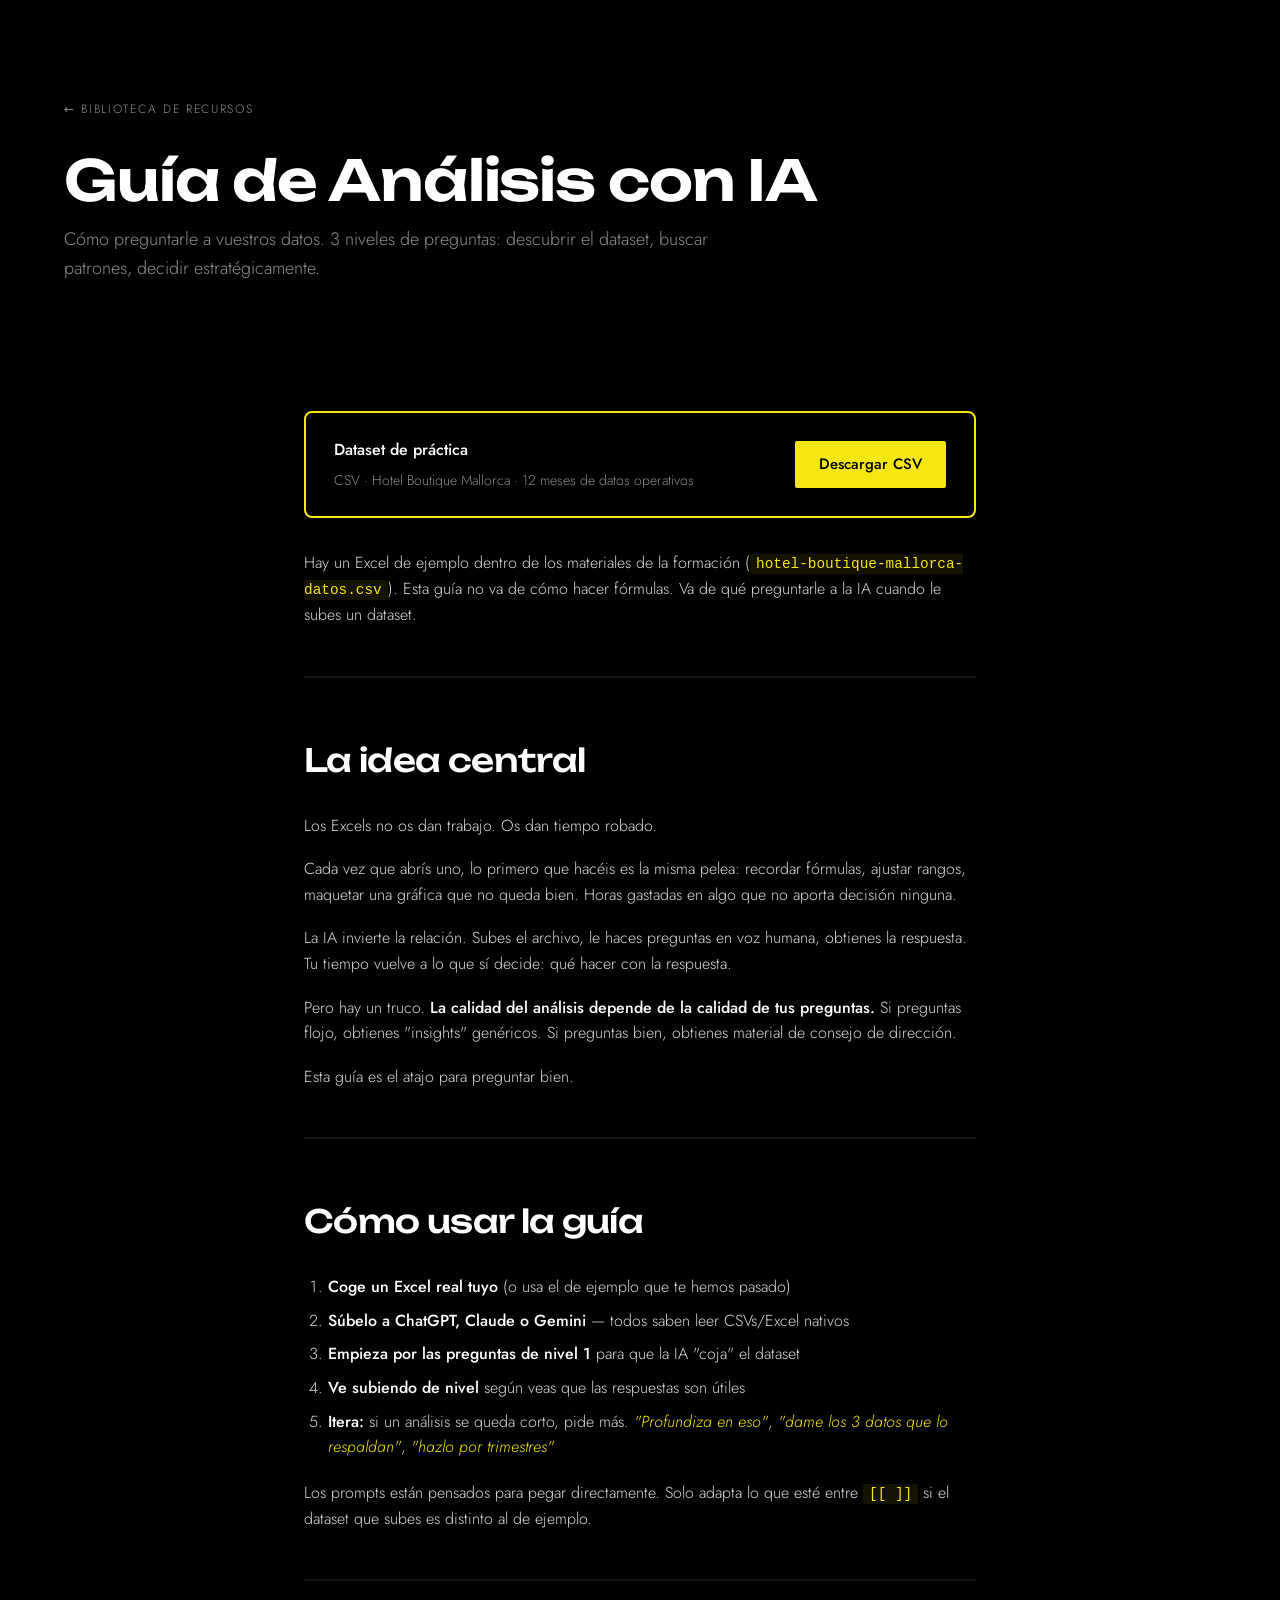
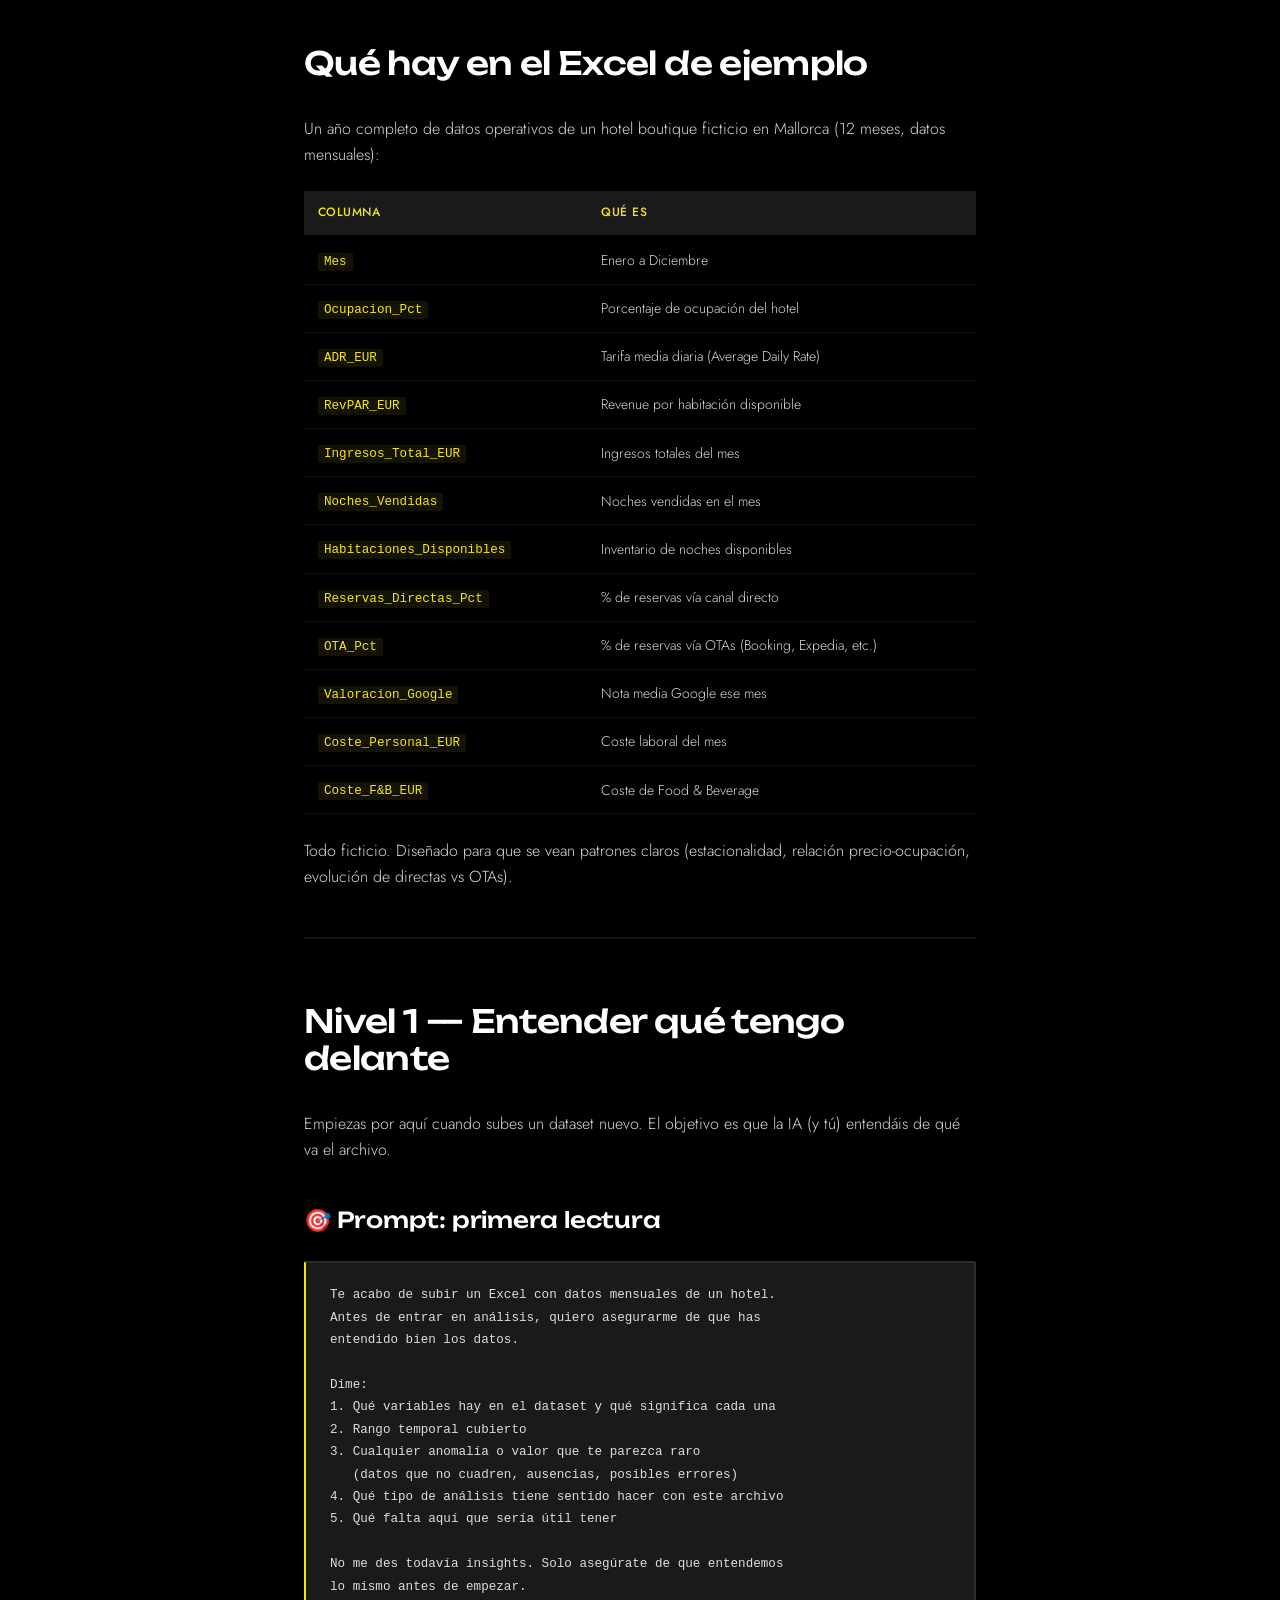
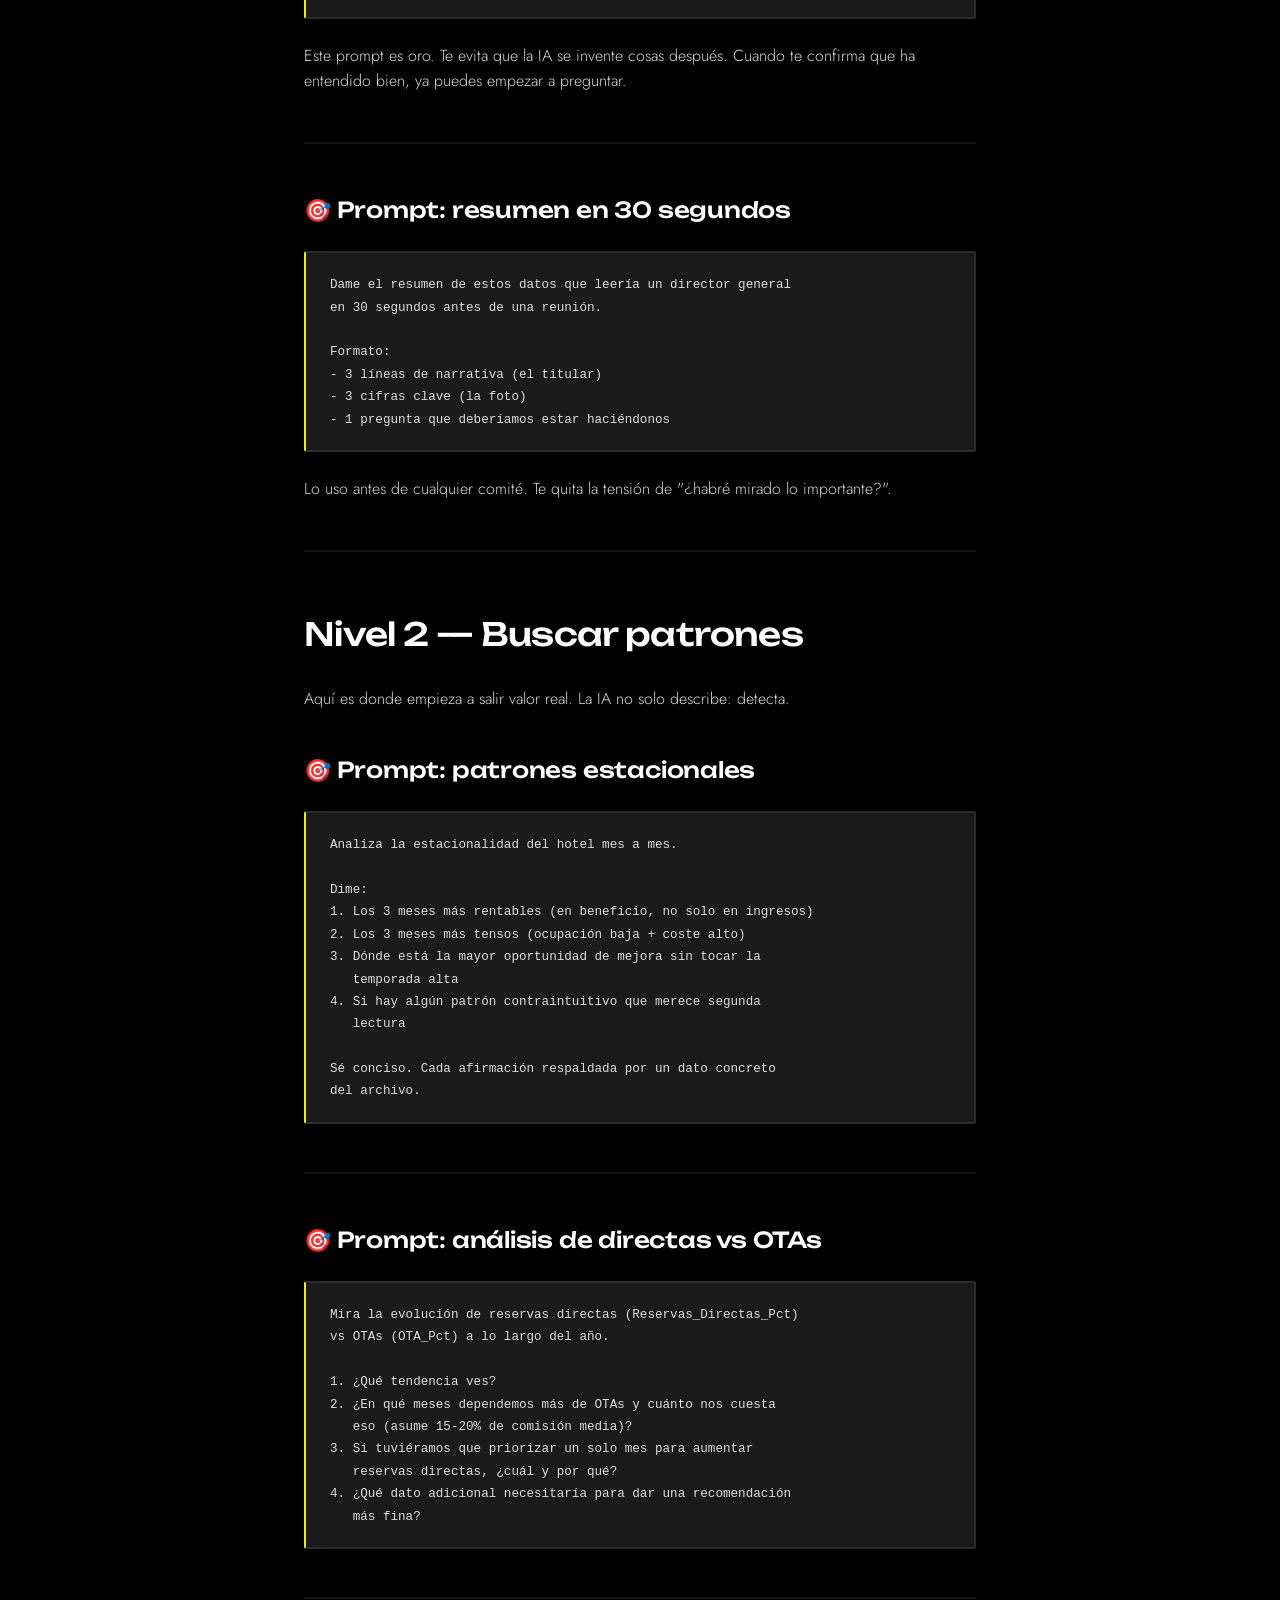
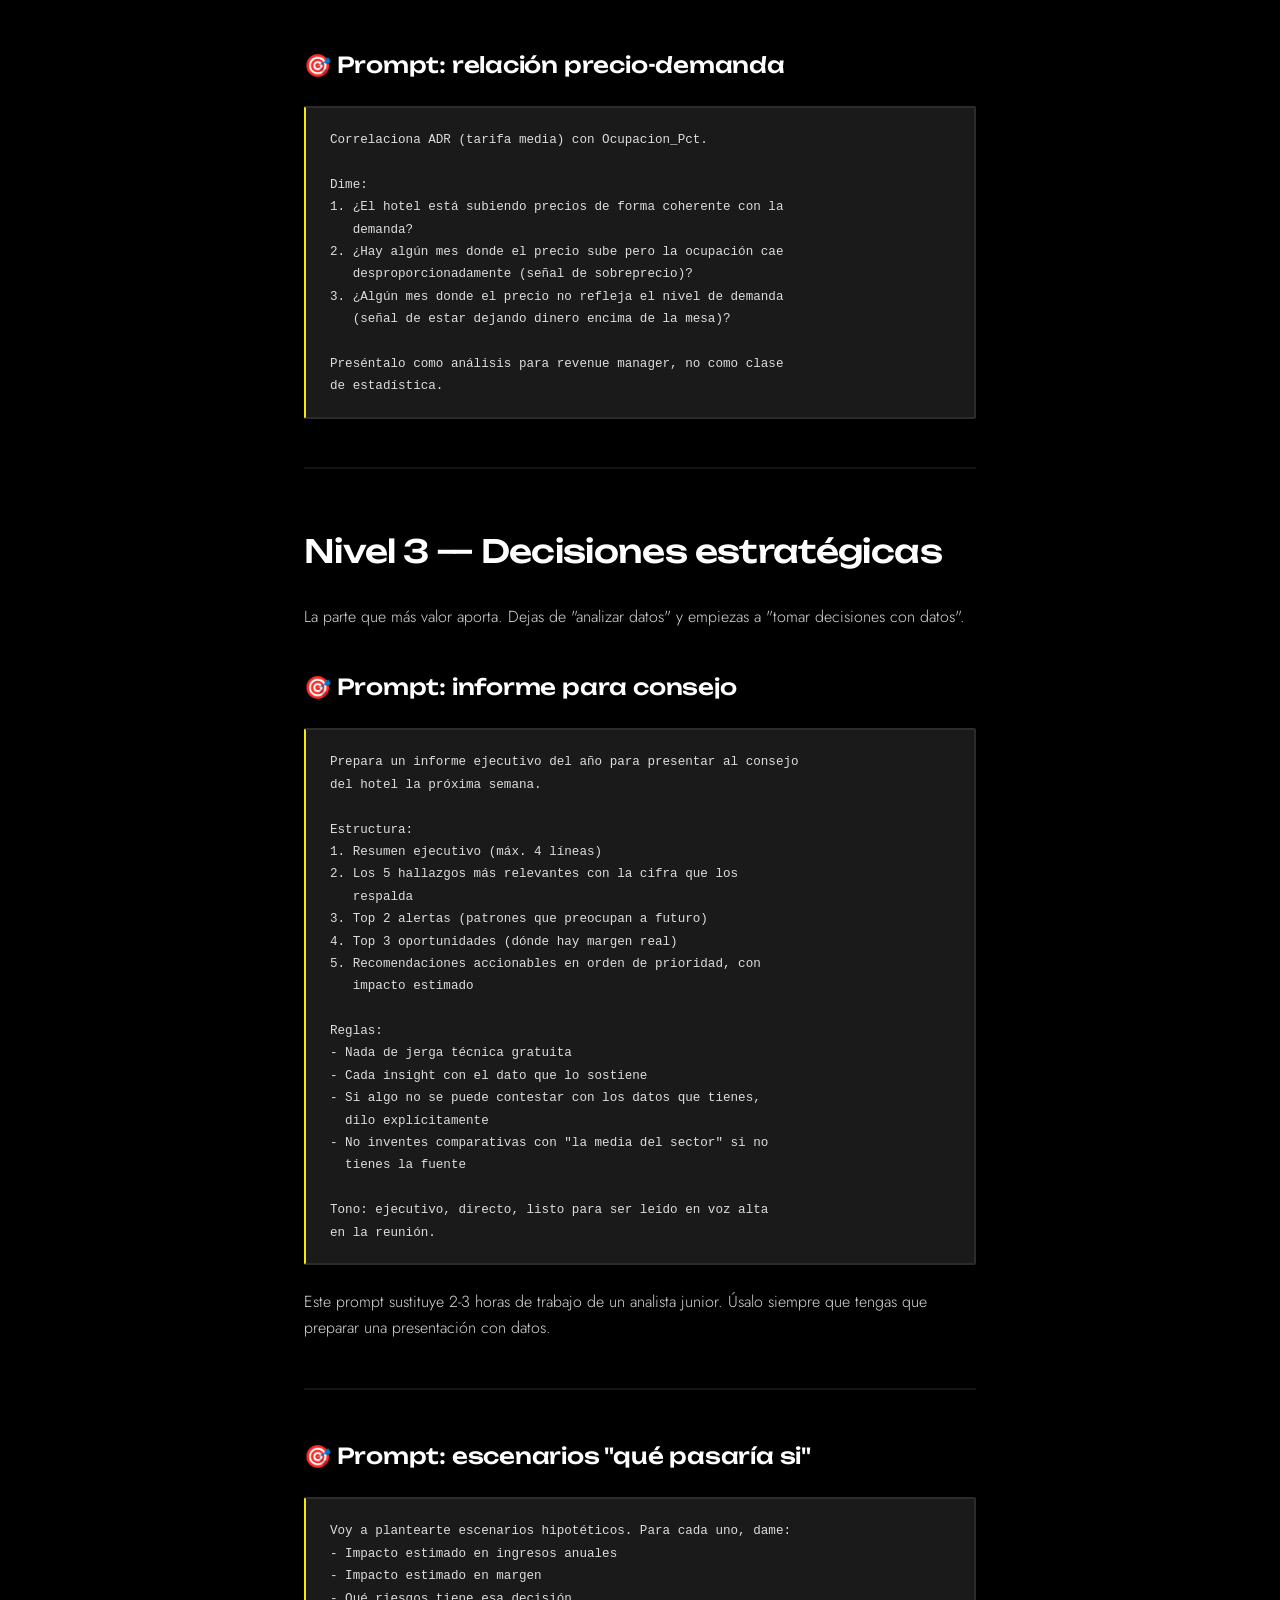
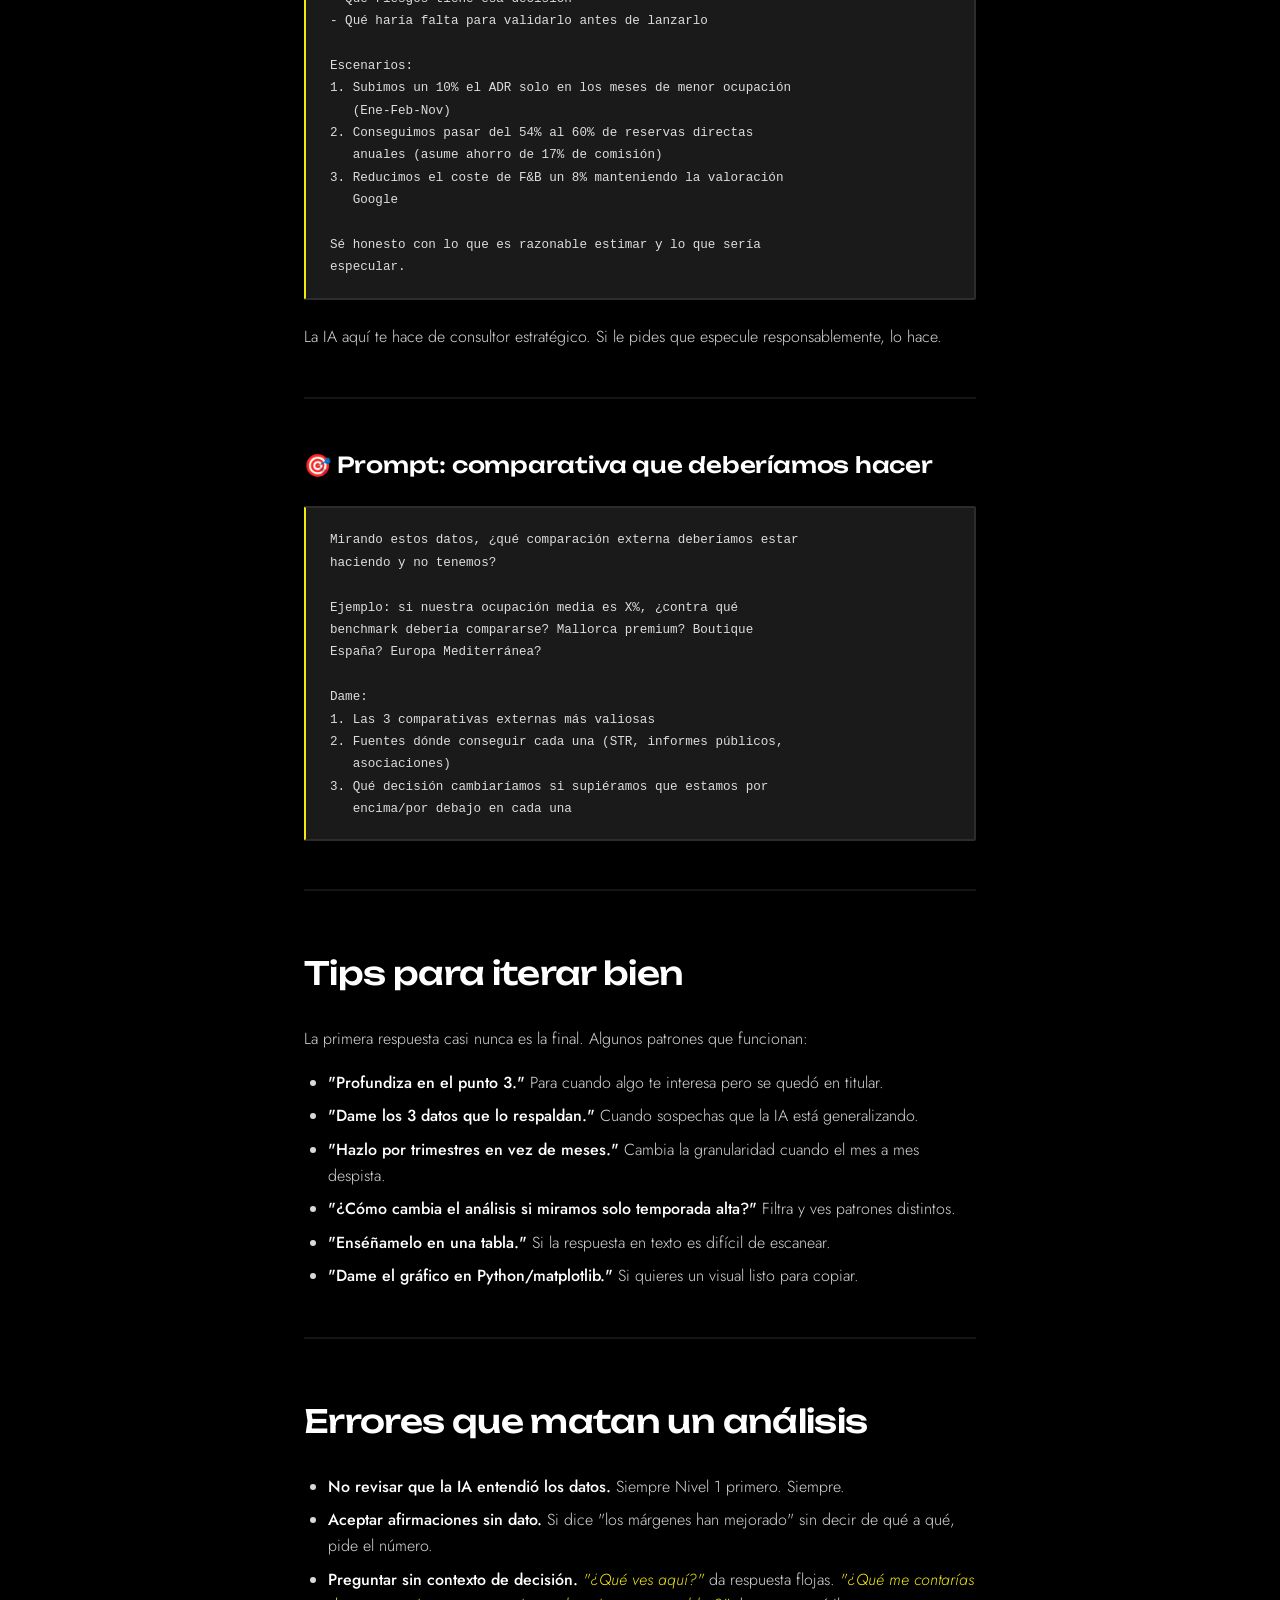
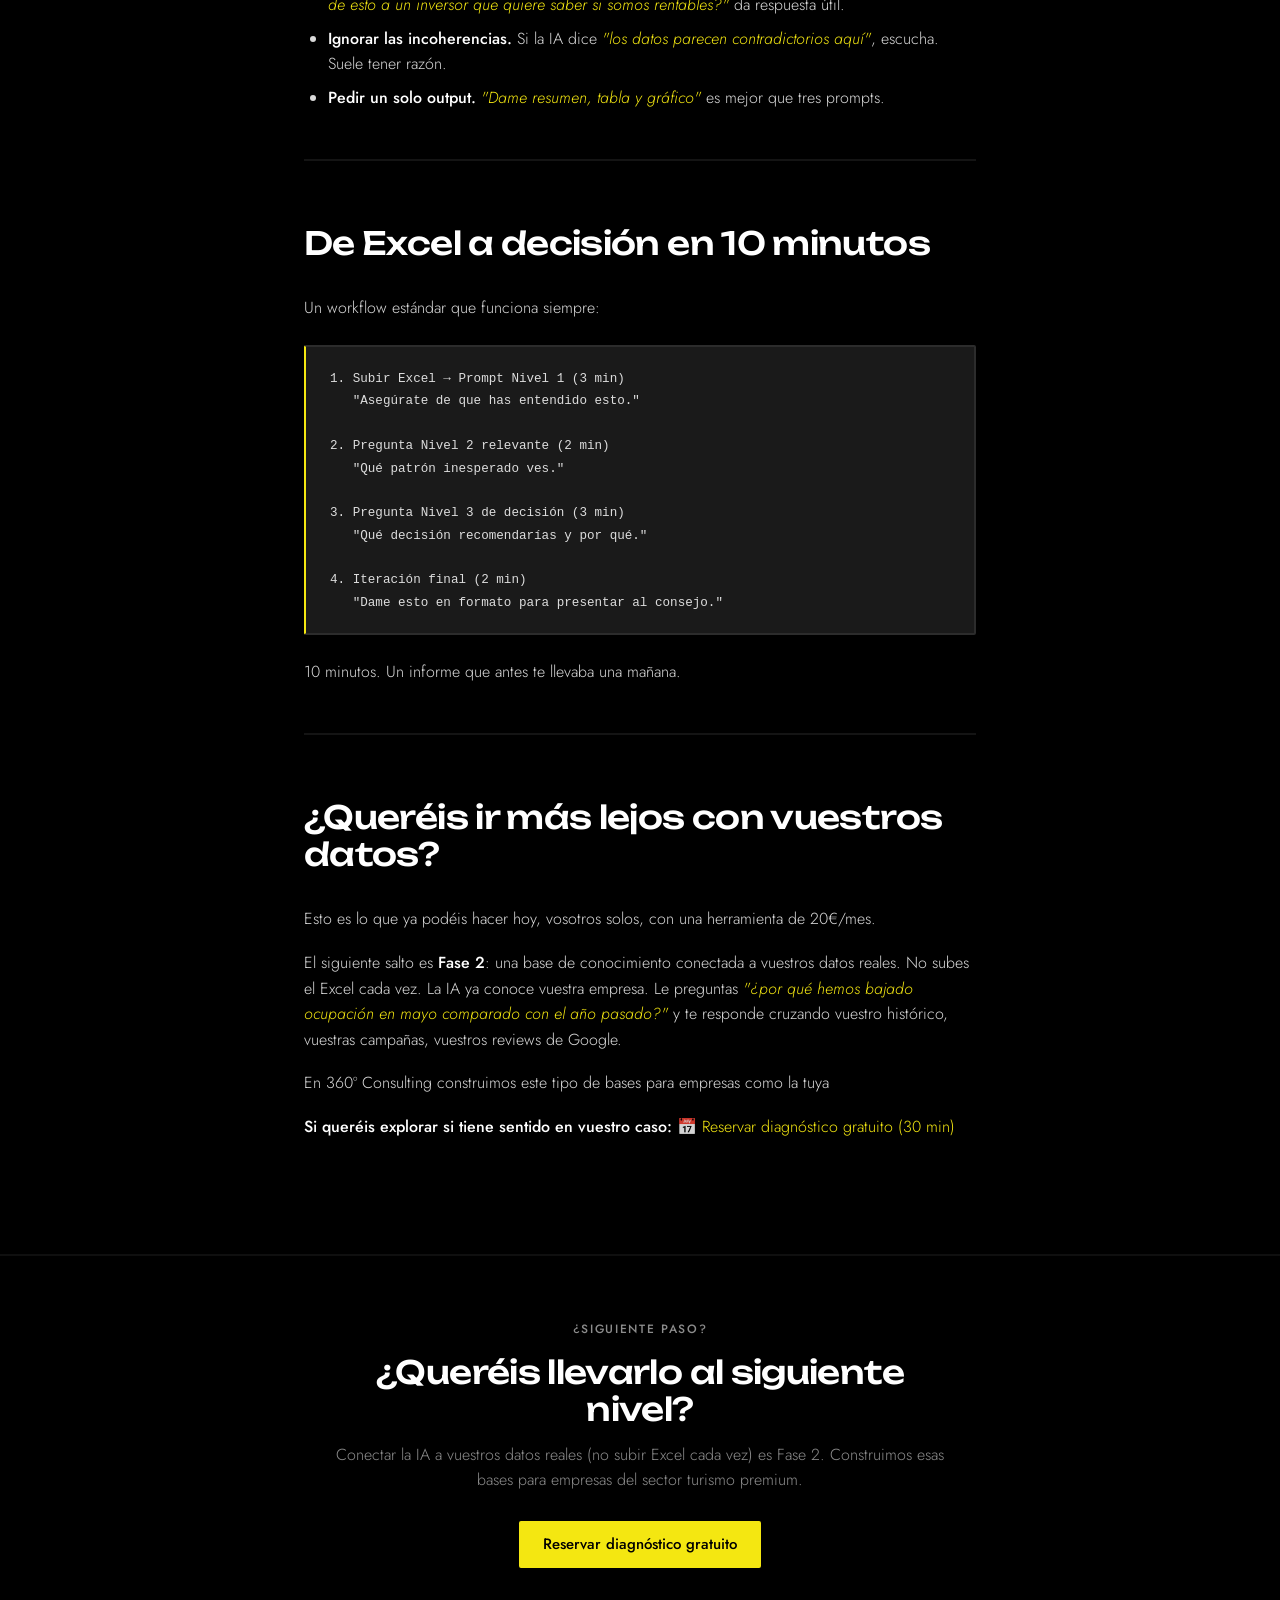
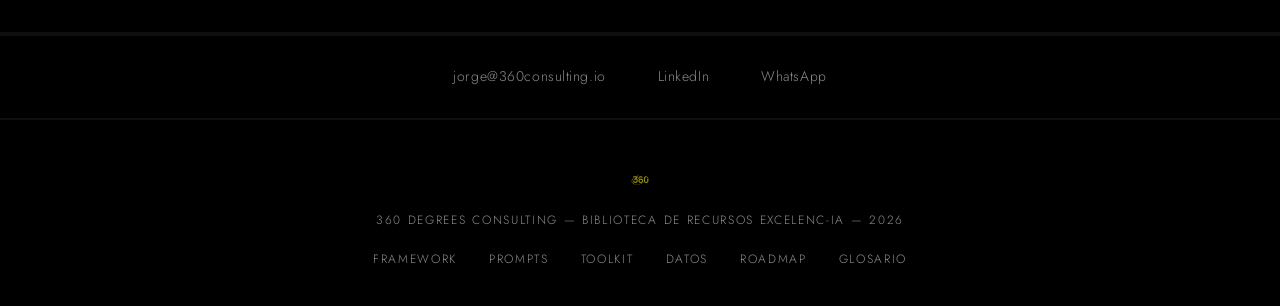
==== commit 22342ab7: "Design system 360 aplicado a toda la biblioteca Branding: - Unbounded (display) + Jost (body) reempl" ====
--- a/datos/index.html
+++ b/datos/index.html
@@ -4,29 +4,14 @@
     <meta charset="UTF-8">
     <meta name="viewport" content="width=device-width, initial-scale=1.0">
     <meta name="robots" content="noindex, nofollow">
-    <title>Guía de Análisis con IA — Excelenc-IA | 360º Consulting</title>
-    <link rel="preconnect" href="https://fonts.googleapis.com">
-    <link rel="preconnect" href="https://fonts.gstatic.com" crossorigin>
-    <link href="https://fonts.googleapis.com/css2?family=Playfair+Display:ital,wght@0,400;0,700;0,900;1,400&family=Jost:wght@300;400;500;600;700&display=swap" rel="stylesheet">
+    <title>Guía de Análisis con IA — Excelenc-IA | 360 Degrees Consulting</title>
     <link rel="stylesheet" href="../assets/styles.css">
     <style>
-        .page-hero {
-            position: relative;
-            overflow: hidden;
-        }
-        .page-hero::before {
-            content: '';
-            position: absolute;
-            inset: 0;
-            background: radial-gradient(ellipse 80% 50% at 50% 0%, var(--accent-glow) 0%, transparent 60%);
-            pointer-events: none;
-        }
-        .page-hero > * { position: relative; z-index: 1; }
         .cta-block {
-            background: var(--bg-section);
+            background: var(--brand-black);
             padding: 64px 24px;
-            border-top: 1px solid var(--border);
-            border-bottom: 1px solid var(--border);
+            border-top: 2px solid rgba(255,255,255,0.06);
+            border-bottom: 2px solid rgba(255,255,255,0.06);
             text-align: center;
         }
         .cta-block-inner {
@@ -35,38 +20,27 @@
         }
         .cta-block h3 {
             font-family: var(--font-display);
-            font-size: clamp(1.4rem, 3vw, 2rem);
-            font-weight: 700;
-            color: var(--text-white);
+            font-size: var(--fs-h2);
+            font-weight: 500;
+            color: var(--brand-white);
             margin-bottom: 14px;
-            line-height: 1.25;
+            line-height: 1.15;
+            letter-spacing: -0.02em;
         }
         .cta-block p {
-            color: var(--text-cream);
+            color: var(--ink-300);
             margin-bottom: 28px;
-            line-height: 1.7;
-        }
-        .download-card {
-            background: var(--bg-card);
-            border: 1px solid var(--accent);
-            border-radius: 10px;
-            padding: 24px 28px;
-            margin: 32px 0;
-            display: flex;
-            align-items: center;
-            justify-content: space-between;
-            gap: 20px;
-            box-shadow: 0 0 40px rgba(244, 231, 17, 0.05);
+            line-height: 1.6;
         }
         .download-card-text strong {
-            color: var(--text-white);
+            color: var(--brand-white);
             font-weight: 500;
             display: block;
             margin-bottom: 4px;
         }
         .download-card-text span {
-            color: var(--text-muted);
-            font-size: 0.85rem;
+            color: var(--ink-300);
+            font-size: var(--fs-body-sm);
         }
         @media (max-width: 600px) {
             .download-card {
@@ -82,7 +56,7 @@
     <section class="page-hero">
         <a class="breadcrumb" href="../">← Biblioteca de recursos</a>
         <h1 class="page-title reveal">Guía de Análisis con IA</h1>
-        <p class="page-subtitle reveal reveal-delay-1">Cómo preguntarle a vuestros datos. 3 niveles de preguntas: descubrir el dataset, buscar patrones, decidir estratégicamente.</p>
+        <p class="page-subtitle reveal reveal-d1">Cómo preguntarle a vuestros datos. 3 niveles de preguntas: descubrir el dataset, buscar patrones, decidir estratégicamente.</p>
     </section>
 
     <article class="prose">
@@ -354,7 +328,7 @@
 
     <section class="cta-block section-full">
         <div class="cta-block-inner">
-            <div class="section-label">¿Siguiente paso?</div>
+            <div class="eyebrow">¿Siguiente paso?</div>
             <h3>¿Queréis llevarlo al siguiente nivel?</h3>
             <p>Conectar la IA a vuestros datos reales (no subir Excel cada vez) es Fase 2. Construimos esas bases para empresas del sector turismo premium.</p>
             <a href="https://cal.com/jorge-guamis-360/llamada-de-diagnostico-360%C2%BA-consulting" class="btn btn-primary" target="_blank" rel="noopener">Reservar diagnóstico gratuito</a>
@@ -362,20 +336,21 @@
     </section>
 
     <div class="contact-strip">
-        <a href="mailto:jorge@360consulting.io">✉ jorge@360consulting.io</a>
-        <a href="https://linkedin.com/in/jorge-guamis" target="_blank" rel="noopener">🔗 LinkedIn</a>
-        <a href="https://wa.me/34654663771" target="_blank" rel="noopener">💬 WhatsApp</a>
+        <a href="mailto:jorge@360consulting.io">jorge@360consulting.io</a>
+        <a href="https://www.linkedin.com/in/jorgeguamis" target="_blank" rel="noopener">LinkedIn</a>
+        <a href="https://wa.me/34654663771" target="_blank" rel="noopener">WhatsApp</a>
     </div>
 
     <footer>
-        <img src="../assets/mark-yellow-clean.png" alt="360º">
-        <div>360º Degrees Consulting &mdash; Biblioteca de Recursos Excelenc-IA &mdash; 2026</div>
+        <img src="../assets/logo-mark-yellow.png" alt="360">
+        <div>360 Degrees Consulting — Biblioteca de Recursos Excelenc-IA — 2026</div>
         <div class="footer-links">
+            <a href="../framework/">Framework</a>
             <a href="../prompts/">Prompts</a>
             <a href="../toolkit/">Toolkit</a>
-            <a href="../framework/">Framework</a>
+            <a href="../datos/">Datos</a>
             <a href="../roadmap/">Roadmap</a>
-            <a href="../datos/">Datos</a>
+            <a href="../glosario/">Glosario</a>
         </div>
     </footer>
 
--- a/assets/styles.css
+++ b/assets/styles.css
@@ -1,399 +1,317 @@
-/* ═══════════════════════════════════════════════
-   360º Consulting — Excelenc-IA Resources
-   Global stylesheet
-   ═══════════════════════════════════════════════ */
-
-*, *::before, *::after {
-  margin: 0;
-  padding: 0;
-  box-sizing: border-box;
-}
+/* =========================================================
+   360º Consulting — Excelenc-IA Resource Library
+   Design System: Unbounded + Jost, #F4E711 + #000, flat/brutalist
+   ========================================================= */
+
+@import url('https://fonts.googleapis.com/css2?family=Jost:wght@300;400;500;600;700&family=Unbounded:wght@300;400;500;600;700;800&display=swap');
 
 :root {
-  --accent: #F4E711;
-  --accent-light: #F7EE5A;
-  --accent-dim: #C4B90E;
-  --accent-glow: rgba(244, 231, 17, 0.06);
-  --accent-text: #0A0A0A;
-  --bg-dark: #0A0A0A;
-  --bg-section: #111111;
-  --bg-card: #1A1A1A;
-  --bg-card-hover: #222222;
-  --text-white: #F5F0EB;
-  --text-cream: #D4CCBD;
-  --text-muted: #8A8476;
-  --border: rgba(244, 231, 17, 0.12);
-  --border-hover: rgba(244, 231, 17, 0.30);
-  --font-display: 'Playfair Display', Georgia, serif;
-  --font-body: 'Jost', 'Futura', -apple-system, sans-serif;
-}
-
-html {
-  scroll-behavior: smooth;
-  background: var(--bg-dark);
-}
+  --brand-yellow: #F4E711;
+  --brand-black:  #000000;
+  --brand-white:  #FFFFFF;
+  --ink-700: #1A1A1A;
+  --ink-500: #3D3D3D;
+  --ink-300: #8C8C8C;
+  --ink-100: #E6E6E6;
+  --ink-50:  #F2F2F2;
+  --paper:   #FAFAFA;
+
+  --font-display: 'Unbounded', Impact, system-ui, sans-serif;
+  --font-body: 'Jost', 'Futura', 'Century Gothic', system-ui, sans-serif;
+  --font-mono: 'JetBrains Mono', ui-monospace, 'SF Mono', Menlo, monospace;
+
+  --fs-display: clamp(36px, 4.5vw, 56px);
+  --fs-h1: clamp(32px, 3.4vw, 44px);
+  --fs-h2: clamp(26px, 2.6vw, 32px);
+  --fs-h3: 22px;
+  --fs-body-lg: 18px;
+  --fs-body: 16px;
+  --fs-body-sm: 14px;
+  --fs-eyebrow: 12px;
+
+  --max-w: 1200px;
+  --max-w-prose: 720px;
+  --radius-sm: 2px;
+  --radius-md: 8px;
+  --shadow-stamp: 2px 2px 0 0 var(--brand-black);
+  --dur: 180ms;
+  --ease-out: cubic-bezier(0.2, 0, 0, 1);
+}
+
+*, *::before, *::after { margin: 0; padding: 0; box-sizing: border-box; }
+::selection { background: var(--brand-yellow); color: var(--brand-black); }
+
+html { scroll-behavior: smooth; }
 
 body {
   font-family: var(--font-body);
-  background: var(--bg-dark);
-  color: var(--text-cream);
-  line-height: 1.7;
   font-weight: 300;
-  overflow-x: hidden;
-  min-height: 100vh;
-}
-
-/* ── Scrollbar ── */
-::-webkit-scrollbar { width: 6px; }
-::-webkit-scrollbar-track { background: var(--bg-dark); }
-::-webkit-scrollbar-thumb { background: var(--accent-dim); border-radius: 3px; }
+  font-size: var(--fs-body);
+  line-height: 1.55;
+  color: var(--brand-white);
+  background: var(--brand-black);
+  -webkit-font-smoothing: antialiased;
+}
+
+/* ── Links ── */
+a { color: var(--brand-yellow); text-decoration: none; transition: color var(--dur) var(--ease-out); }
+a:hover { color: var(--brand-white); }
 
 /* ── Animations ── */
 .reveal {
   opacity: 0;
-  transform: translateY(30px);
-  transition: opacity 0.8s ease, transform 0.8s ease;
-}
-.reveal.visible {
-  opacity: 1;
-  transform: translateY(0);
-}
-.reveal-delay-1 { transition-delay: 0.1s; }
-.reveal-delay-2 { transition-delay: 0.2s; }
-.reveal-delay-3 { transition-delay: 0.3s; }
-.reveal-delay-4 { transition-delay: 0.4s; }
+  transform: translateY(8px);
+  transition: opacity 200ms var(--ease-out), transform 200ms var(--ease-out);
+}
+.reveal.visible { opacity: 1; transform: translateY(0); }
+.reveal-d1 { transition-delay: 40ms; }
+.reveal-d2 { transition-delay: 80ms; }
+.reveal-d3 { transition-delay: 120ms; }
+.reveal-d4 { transition-delay: 160ms; }
 
 /* ── Section base ── */
-section {
-  padding: 80px 24px;
-  max-width: 1200px;
-  margin: 0 auto;
-}
-
-.section-full {
-  max-width: 100%;
-  padding-left: 0;
-  padding-right: 0;
-}
-
-.section-inner {
-  max-width: 1200px;
-  margin: 0 auto;
-  padding: 0 24px;
-}
-
-.section-inner-narrow {
-  max-width: 820px;
-  margin: 0 auto;
-  padding: 0 24px;
-}
-
-.section-label {
+section { padding: 96px 24px; max-width: var(--max-w); margin: 0 auto; }
+.section-full { max-width: 100%; }
+.section-inner { max-width: var(--max-w); margin: 0 auto; padding: 0 24px; }
+
+.eyebrow {
   font-family: var(--font-body);
-  font-size: 0.7rem;
-  font-weight: 600;
-  letter-spacing: 4px;
-  text-transform: uppercase;
-  color: var(--accent);
+  font-weight: 500;
+  font-size: var(--fs-eyebrow);
+  letter-spacing: 0.14em;
+  text-transform: uppercase;
+  color: var(--ink-300);
   margin-bottom: 16px;
 }
 
 .section-title {
   font-family: var(--font-display);
-  font-size: clamp(1.8rem, 4vw, 2.8rem);
-  font-weight: 700;
-  color: var(--text-white);
+  font-weight: 600;
+  font-size: var(--fs-h1);
+  line-height: 1.1;
+  letter-spacing: -0.02em;
+  color: var(--brand-white);
   margin-bottom: 20px;
-  line-height: 1.2;
 }
 
 .section-subtitle {
-  font-size: 1.05rem;
-  color: var(--text-muted);
+  font-size: var(--fs-body-lg);
+  color: var(--ink-300);
   max-width: 640px;
-  line-height: 1.8;
-}
-
-.brand-line {
-  width: 60px;
+  line-height: 1.6;
+}
+
+.accent { color: var(--brand-yellow); }
+
+.divider-line {
+  width: 48px;
   height: 2px;
-  background: linear-gradient(90deg, var(--accent), transparent);
-  margin: 20px 0 32px;
-}
-
-/* ── Links ── */
-a {
-  color: var(--accent);
+  background: var(--brand-yellow);
+  margin: 24px 0;
+}
+
+/* ── Cards ── */
+.card {
+  background: transparent;
+  border: 1px solid rgba(255,255,255,0.12);
+  border-radius: var(--radius-md);
+  padding: 32px;
+  transition: transform var(--dur) var(--ease-out), border-color var(--dur) var(--ease-out);
+}
+.card:hover {
+  transform: translate(-2px, -2px);
+  border-color: var(--brand-yellow);
+}
+.card--accent { border-top: 2px solid var(--brand-yellow); }
+
+/* ── Buttons ── */
+.btn {
+  display: inline-flex;
+  align-items: center;
+  gap: 8px;
+  padding: 14px 22px;
+  border: 2px solid var(--brand-black);
+  border-radius: var(--radius-sm);
+  font-family: var(--font-body);
+  font-weight: 500;
+  font-size: 15px;
+  line-height: 1;
+  cursor: pointer;
   text-decoration: none;
-  transition: color 0.2s ease;
-}
-a:hover { color: var(--accent-light); }
-
-/* ── Hero compacto (subpáginas) ── */
+  transition: background var(--dur) var(--ease-out), color var(--dur) var(--ease-out), transform 120ms var(--ease-out);
+}
+.btn:active { transform: scale(0.98); }
+
+.btn-primary {
+  background: var(--brand-yellow);
+  color: var(--brand-black);
+  border-color: var(--brand-yellow);
+}
+.btn-primary:hover { background: var(--brand-black); color: var(--brand-yellow); border-color: var(--brand-yellow); }
+
+.btn-secondary {
+  background: transparent;
+  color: var(--brand-yellow);
+  border-color: var(--brand-yellow);
+}
+.btn-secondary:hover { background: var(--brand-yellow); color: var(--brand-black); }
+
+/* ── Page hero (subpages) ── */
 .page-hero {
-  padding: 80px 24px 40px;
-  max-width: 1200px;
+  padding: 96px 24px 48px;
+  max-width: var(--max-w);
   margin: 0 auto;
-  position: relative;
 }
 
 .breadcrumb {
-  font-size: 0.75rem;
-  letter-spacing: 2px;
-  text-transform: uppercase;
-  color: var(--text-muted);
+  font-size: var(--fs-eyebrow);
+  letter-spacing: 0.14em;
+  text-transform: uppercase;
+  color: var(--ink-300);
   margin-bottom: 32px;
   display: inline-block;
 }
-
-.breadcrumb a {
-  color: var(--text-muted);
-}
-.breadcrumb a:hover { color: var(--accent); }
+.breadcrumb a { color: var(--ink-300); }
+.breadcrumb a:hover { color: var(--brand-yellow); }
 
 .page-title {
   font-family: var(--font-display);
-  font-size: clamp(2.2rem, 5vw, 3.4rem);
-  font-weight: 700;
-  color: var(--text-white);
-  line-height: 1.15;
+  font-size: var(--fs-display);
+  font-weight: 600;
+  color: var(--brand-white);
+  line-height: 1.05;
+  letter-spacing: -0.02em;
   margin-bottom: 16px;
 }
 
 .page-subtitle {
-  font-size: 1.1rem;
-  color: var(--text-cream);
+  font-size: var(--fs-body-lg);
+  color: var(--ink-300);
   max-width: 680px;
-  line-height: 1.7;
-}
-
-/* ── Card base ── */
-.card {
-  background: var(--bg-card);
-  border: 1px solid var(--border);
-  border-radius: 10px;
-  padding: 32px;
-  transition: border-color 0.3s ease, transform 0.3s ease;
-}
-
-.card:hover {
-  border-color: var(--border-hover);
-  transform: translateY(-3px);
-}
-
-/* ── Prose (contenido estilo artículo) ── */
+  line-height: 1.6;
+}
+
+/* ── Prose (article content) ── */
 .prose {
-  max-width: 780px;
+  max-width: var(--max-w-prose);
   margin: 0 auto;
-  padding: 40px 24px 80px;
-  font-size: 1.05rem;
-  line-height: 1.85;
-  color: var(--text-cream);
+  padding: 48px 24px 96px;
+  font-size: var(--fs-body);
+  line-height: 1.6;
+  color: rgba(255,255,255,0.85);
 }
 
 .prose h2 {
   font-family: var(--font-display);
-  font-size: clamp(1.6rem, 3vw, 2.2rem);
-  font-weight: 700;
-  color: var(--text-white);
+  font-size: var(--fs-h2);
+  font-weight: 500;
+  color: var(--brand-white);
   margin-top: 64px;
   margin-bottom: 20px;
-  line-height: 1.25;
+  line-height: 1.15;
+  letter-spacing: -0.02em;
   padding-bottom: 12px;
-  border-bottom: 1px solid var(--border);
+  border-bottom: 2px solid var(--brand-black);
 }
 
 .prose h3 {
   font-family: var(--font-display);
-  font-size: 1.4rem;
-  font-weight: 700;
-  color: var(--text-white);
+  font-weight: 500;
+  font-size: var(--fs-h3);
+  color: var(--brand-white);
   margin-top: 40px;
   margin-bottom: 16px;
+  letter-spacing: -0.01em;
 }
 
 .prose h4 {
   font-family: var(--font-body);
-  font-size: 1rem;
-  font-weight: 600;
-  letter-spacing: 1px;
-  color: var(--accent);
+  font-size: var(--fs-body-sm);
+  font-weight: 500;
+  letter-spacing: 0.14em;
+  text-transform: uppercase;
+  color: var(--brand-yellow);
   margin-top: 28px;
   margin-bottom: 12px;
-  text-transform: uppercase;
-}
-
-.prose p {
-  margin-bottom: 18px;
-}
-
-.prose ul, .prose ol {
-  margin: 0 0 20px 24px;
-}
-
-.prose li {
-  margin-bottom: 8px;
-}
-
-.prose strong {
-  color: var(--text-white);
-  font-weight: 500;
-}
-
-.prose em {
-  color: var(--accent);
-  font-style: italic;
-}
-
-.prose blockquote {
-  border-left: 3px solid var(--accent);
-  padding: 4px 20px;
-  margin: 24px 0;
-  color: var(--text-white);
-  font-style: italic;
-}
-
-.prose hr {
-  border: none;
-  height: 1px;
-  background: var(--border);
-  margin: 48px 0;
-}
-
-/* ── Code blocks ── */
+}
+
+.prose p { margin-bottom: 18px; }
+.prose ul, .prose ol { margin: 0 0 20px 24px; }
+.prose li { margin-bottom: 8px; }
+.prose strong { color: var(--brand-white); font-weight: 500; }
+.prose em { color: var(--brand-yellow); font-style: italic; }
+.prose blockquote { border-left: 2px solid var(--brand-yellow); padding: 4px 20px; margin: 24px 0; color: var(--brand-white); }
+.prose hr { border: none; height: 2px; background: rgba(255,255,255,0.08); margin: 48px 0; }
+
+/* Code */
 .prose code {
-  background: rgba(244, 231, 17, 0.08);
-  color: var(--accent);
+  background: rgba(244,231,17,0.08);
+  color: var(--brand-yellow);
   padding: 2px 6px;
-  border-radius: 4px;
-  font-family: 'SF Mono', Monaco, 'Cascadia Mono', monospace;
+  border-radius: var(--radius-sm);
+  font-family: var(--font-mono);
   font-size: 0.9em;
 }
-
 .prose pre {
-  background: var(--bg-card);
-  border: 1px solid var(--border);
-  border-left: 3px solid var(--accent);
-  border-radius: 6px;
+  background: var(--ink-700);
+  border: 2px solid rgba(255,255,255,0.08);
+  border-left: 2px solid var(--brand-yellow);
+  border-radius: var(--radius-sm);
   padding: 20px 24px;
   overflow-x: auto;
   margin: 24px 0;
-  font-size: 0.9rem;
+  font-size: 14px;
   line-height: 1.6;
 }
-
-.prose pre code {
-  background: transparent;
-  color: var(--text-cream);
-  padding: 0;
-  font-size: inherit;
-}
-
-/* ── Callouts (tipo Obsidian [!tip]) ── */
+.prose pre code { background: transparent; color: rgba(255,255,255,0.85); padding: 0; }
+
+/* Callouts */
 .callout {
-  background: rgba(244, 231, 17, 0.04);
-  border: 1px solid var(--border);
-  border-left: 3px solid var(--accent);
-  border-radius: 6px;
+  background: rgba(244,231,17,0.04);
+  border: 2px solid rgba(255,255,255,0.08);
+  border-left: 2px solid var(--brand-yellow);
+  border-radius: var(--radius-sm);
   padding: 18px 22px;
   margin: 28px 0;
 }
-
 .callout-title {
-  font-weight: 600;
-  color: var(--accent);
-  font-size: 0.9rem;
-  letter-spacing: 1px;
+  font-weight: 500;
+  color: var(--brand-yellow);
+  font-size: var(--fs-eyebrow);
+  letter-spacing: 0.14em;
   text-transform: uppercase;
   margin-bottom: 8px;
-  display: flex;
-  align-items: center;
-  gap: 8px;
-}
-
+}
 .callout p:last-child { margin-bottom: 0; }
 
-/* ── Tables ── */
-.prose table {
-  width: 100%;
-  border-collapse: collapse;
-  margin: 24px 0;
-  font-size: 0.95rem;
-}
-
+/* Tables */
+.prose table { width: 100%; border-collapse: collapse; margin: 24px 0; font-size: var(--fs-body-sm); }
 .prose th {
-  background: var(--bg-card);
-  color: var(--accent);
-  font-weight: 600;
+  background: var(--ink-700);
+  color: var(--brand-yellow);
+  font-weight: 500;
   text-align: left;
   padding: 12px 14px;
-  border-bottom: 2px solid var(--border);
-  letter-spacing: 0.5px;
-}
-
-.prose td {
-  padding: 12px 14px;
-  border-bottom: 1px solid var(--border);
-  color: var(--text-cream);
-}
-
-.prose tr:hover td {
-  background: rgba(244, 231, 17, 0.02);
-}
-
-/* ── Buttons ── */
-.btn {
-  display: inline-block;
-  font-family: var(--font-body);
-  font-size: 0.85rem;
-  font-weight: 600;
-  letter-spacing: 2px;
-  text-transform: uppercase;
-  padding: 14px 32px;
-  border-radius: 6px;
-  cursor: pointer;
-  transition: all 0.3s ease;
-  border: 1px solid transparent;
-}
-
-.btn-primary {
-  background: var(--accent);
-  color: var(--accent-text);
-}
-.btn-primary:hover {
-  background: var(--accent-light);
-  color: var(--accent-text);
-  transform: translateY(-2px);
-}
-
-.btn-ghost {
-  background: transparent;
-  color: var(--accent);
-  border-color: var(--accent);
-}
-.btn-ghost:hover {
-  background: var(--accent);
-  color: var(--accent-text);
-}
+  border-bottom: 2px solid var(--brand-black);
+  letter-spacing: 0.04em;
+  font-size: var(--fs-eyebrow);
+  text-transform: uppercase;
+}
+.prose td { padding: 12px 14px; border-bottom: 1px solid rgba(255,255,255,0.06); }
+.prose tr:hover td { background: rgba(244,231,17,0.02); }
 
 /* ── Footer ── */
 footer {
   padding: 48px 24px;
-  border-top: 1px solid var(--border);
+  border-top: 2px solid var(--brand-black);
   text-align: center;
-  color: var(--text-muted);
-  font-size: 0.75rem;
-  letter-spacing: 2px;
-  text-transform: uppercase;
-  margin-top: 80px;
-}
-
-footer img {
-  width: 32px;
-  margin-bottom: 16px;
-  opacity: 0.4;
-}
-
+  color: var(--ink-300);
+  font-size: var(--fs-eyebrow);
+  letter-spacing: 0.14em;
+  text-transform: uppercase;
+  background: var(--brand-black);
+}
+footer img { width: 28px; margin-bottom: 16px; opacity: 0.6; }
 footer .footer-links {
   display: flex;
   justify-content: center;
@@ -401,15 +319,8 @@
   margin-top: 20px;
   flex-wrap: wrap;
 }
-
-footer .footer-links a {
-  color: var(--text-muted);
-  letter-spacing: 1.5px;
-}
-
-footer .footer-links a:hover {
-  color: var(--accent);
-}
+footer .footer-links a { color: var(--ink-300); }
+footer .footer-links a:hover { color: var(--brand-yellow); }
 
 /* ── Contact strip ── */
 .contact-strip {
@@ -417,55 +328,46 @@
   flex-wrap: wrap;
   justify-content: center;
   gap: 24px;
-  padding: 32px 24px;
-  background: var(--bg-section);
-  border-top: 1px solid var(--border);
-  border-bottom: 1px solid var(--border);
-  text-align: center;
-}
-
+  padding: 24px;
+  background: var(--brand-black);
+  border-top: 2px solid rgba(255,255,255,0.06);
+  border-bottom: 2px solid rgba(255,255,255,0.06);
+}
 .contact-strip a {
-  color: var(--text-cream);
-  font-size: 0.9rem;
-  letter-spacing: 1px;
+  color: var(--ink-300);
+  font-size: var(--fs-body-sm);
+  letter-spacing: 0.04em;
   padding: 6px 14px;
-  border-radius: 6px;
-  transition: all 0.2s ease;
-}
-
-.contact-strip a:hover {
-  color: var(--accent);
-  background: rgba(244, 231, 17, 0.05);
-}
+  border-radius: var(--radius-sm);
+  transition: all var(--dur) var(--ease-out);
+}
+.contact-strip a:hover { color: var(--brand-yellow); background: rgba(244,231,17,0.06); }
+
+/* ── Download card ── */
+.download-card {
+  background: transparent;
+  border: 2px solid var(--brand-yellow);
+  border-radius: var(--radius-md);
+  padding: 24px 28px;
+  margin: 32px 0;
+  display: flex;
+  align-items: center;
+  justify-content: space-between;
+  gap: 20px;
+}
+.download-card-text strong { color: var(--brand-white); font-weight: 500; display: block; margin-bottom: 4px; }
+.download-card-text span { color: var(--ink-300); font-size: var(--fs-body-sm); }
 
 /* ── Responsive ── */
 @media (max-width: 768px) {
-  section {
-    padding: 60px 20px;
-  }
-  .page-hero {
-    padding: 60px 20px 30px;
-  }
-  .prose {
-    padding: 30px 20px 60px;
-    font-size: 1rem;
-  }
-  .prose h2 {
-    margin-top: 48px;
-  }
-  footer .footer-links {
-    gap: 16px;
-  }
-}
-
-/* ── Print ── */
+  section { padding: 64px 20px; }
+  .page-hero { padding: 64px 20px 32px; }
+  .prose { padding: 32px 20px 64px; }
+  footer .footer-links { gap: 16px; }
+  .download-card { flex-direction: column; align-items: flex-start; }
+}
+
 @media print {
-  body {
-    background: white;
-    color: #333;
-  }
-  .reveal {
-    opacity: 1 !important;
-    transform: none !important;
-  }
-}
+  body { background: white; color: black; }
+  .reveal { opacity: 1 !important; transform: none !important; }
+}
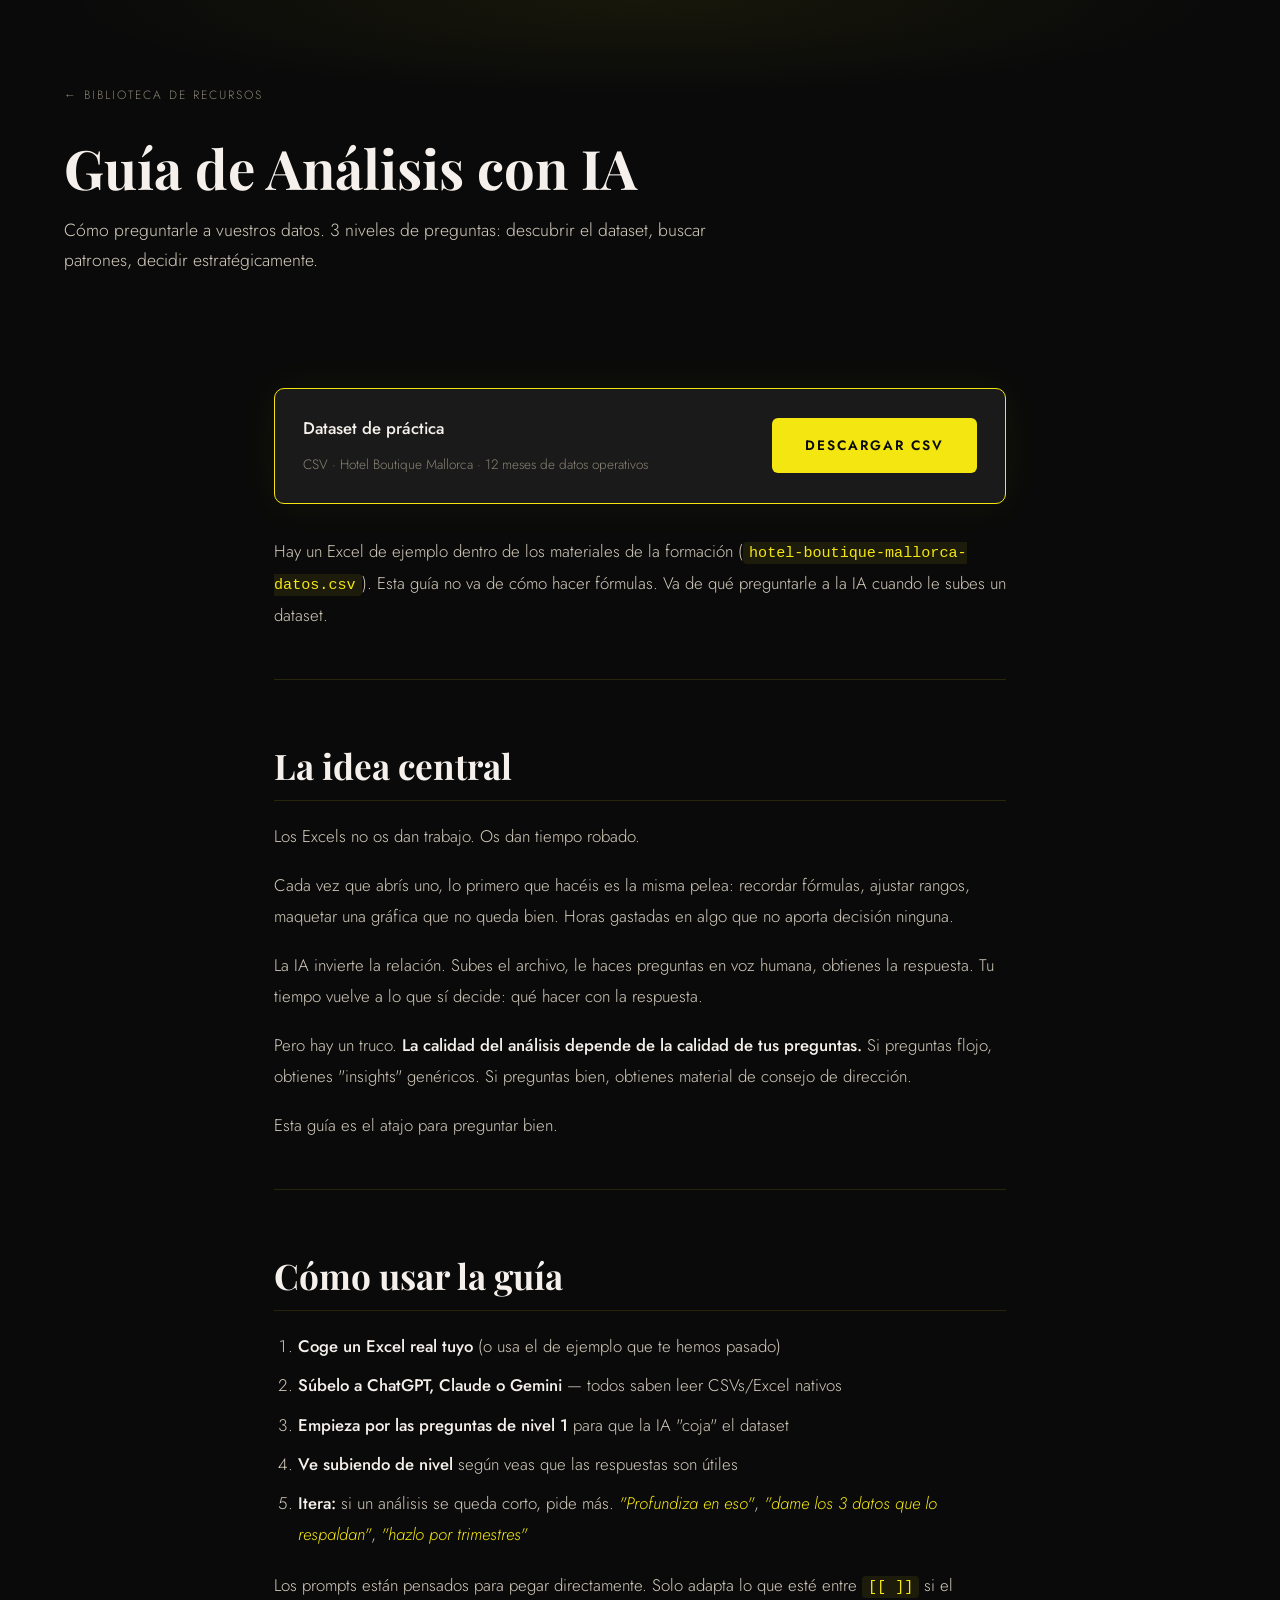
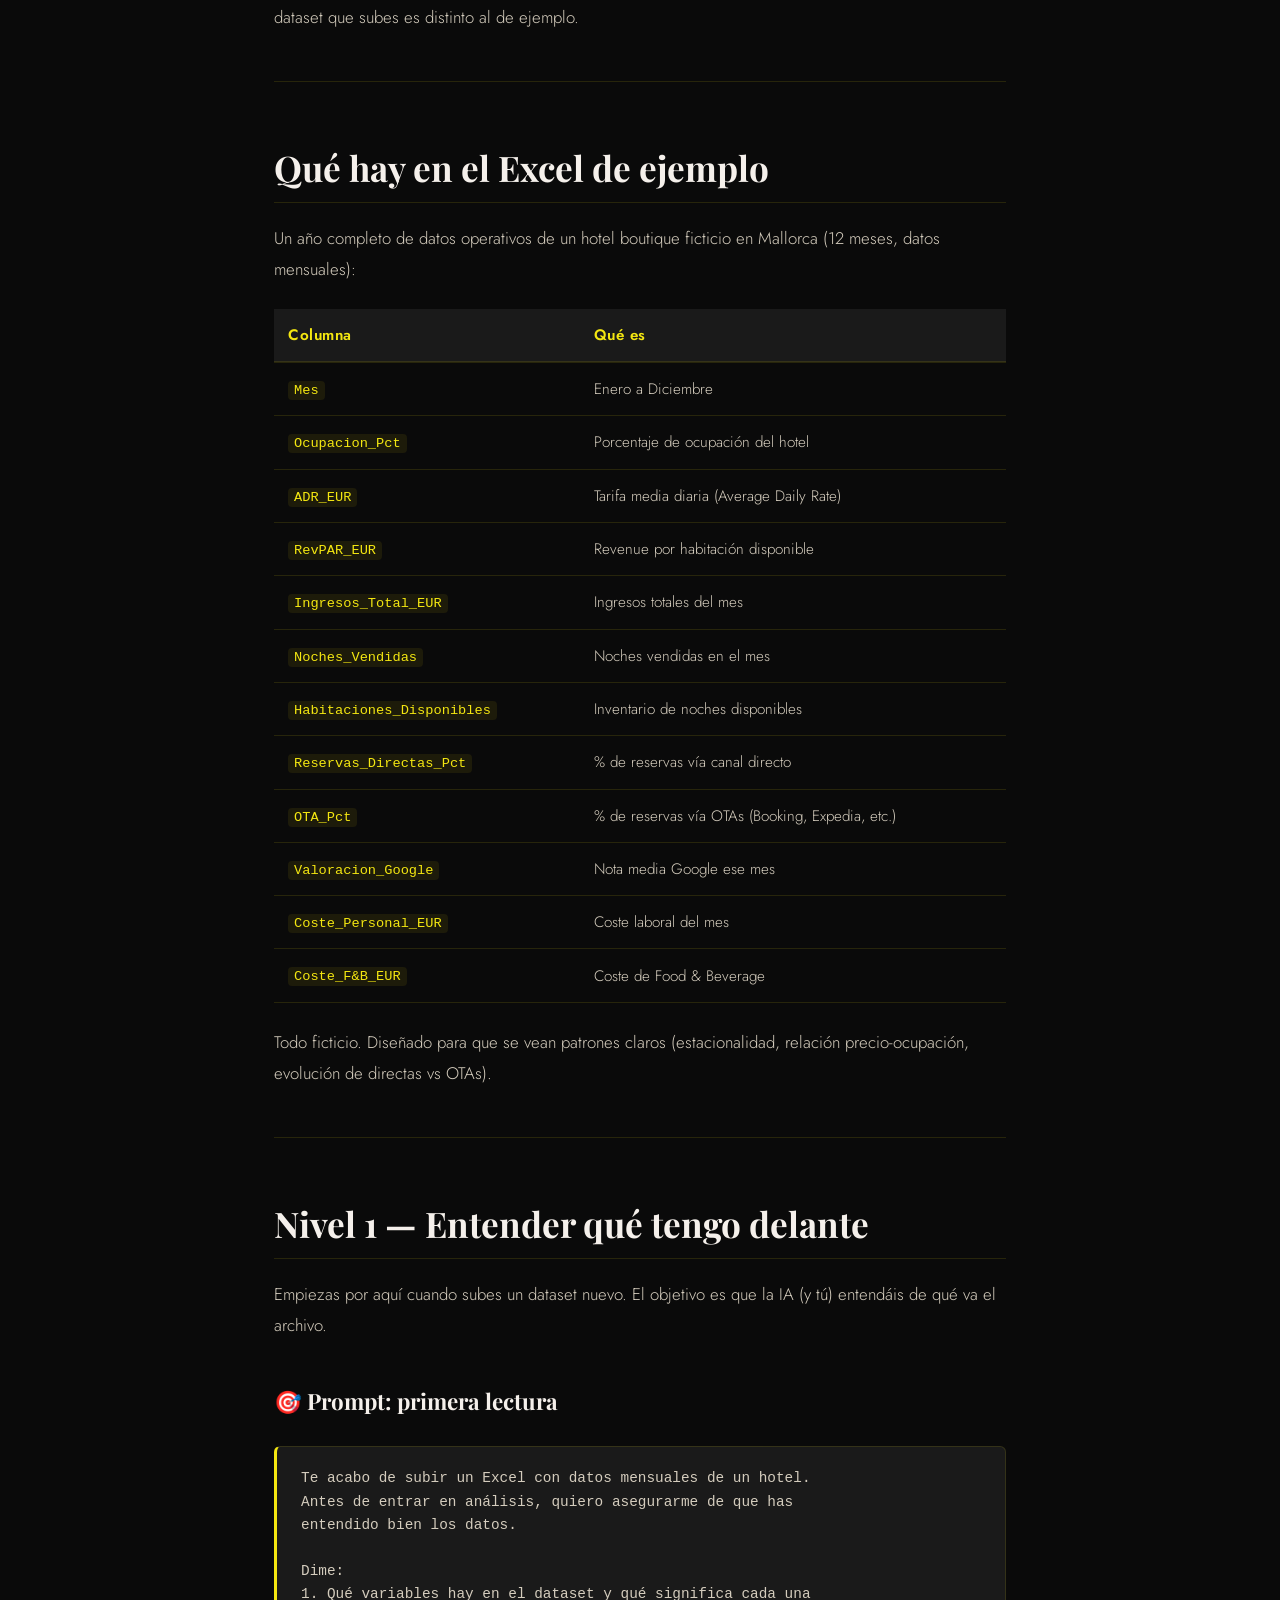
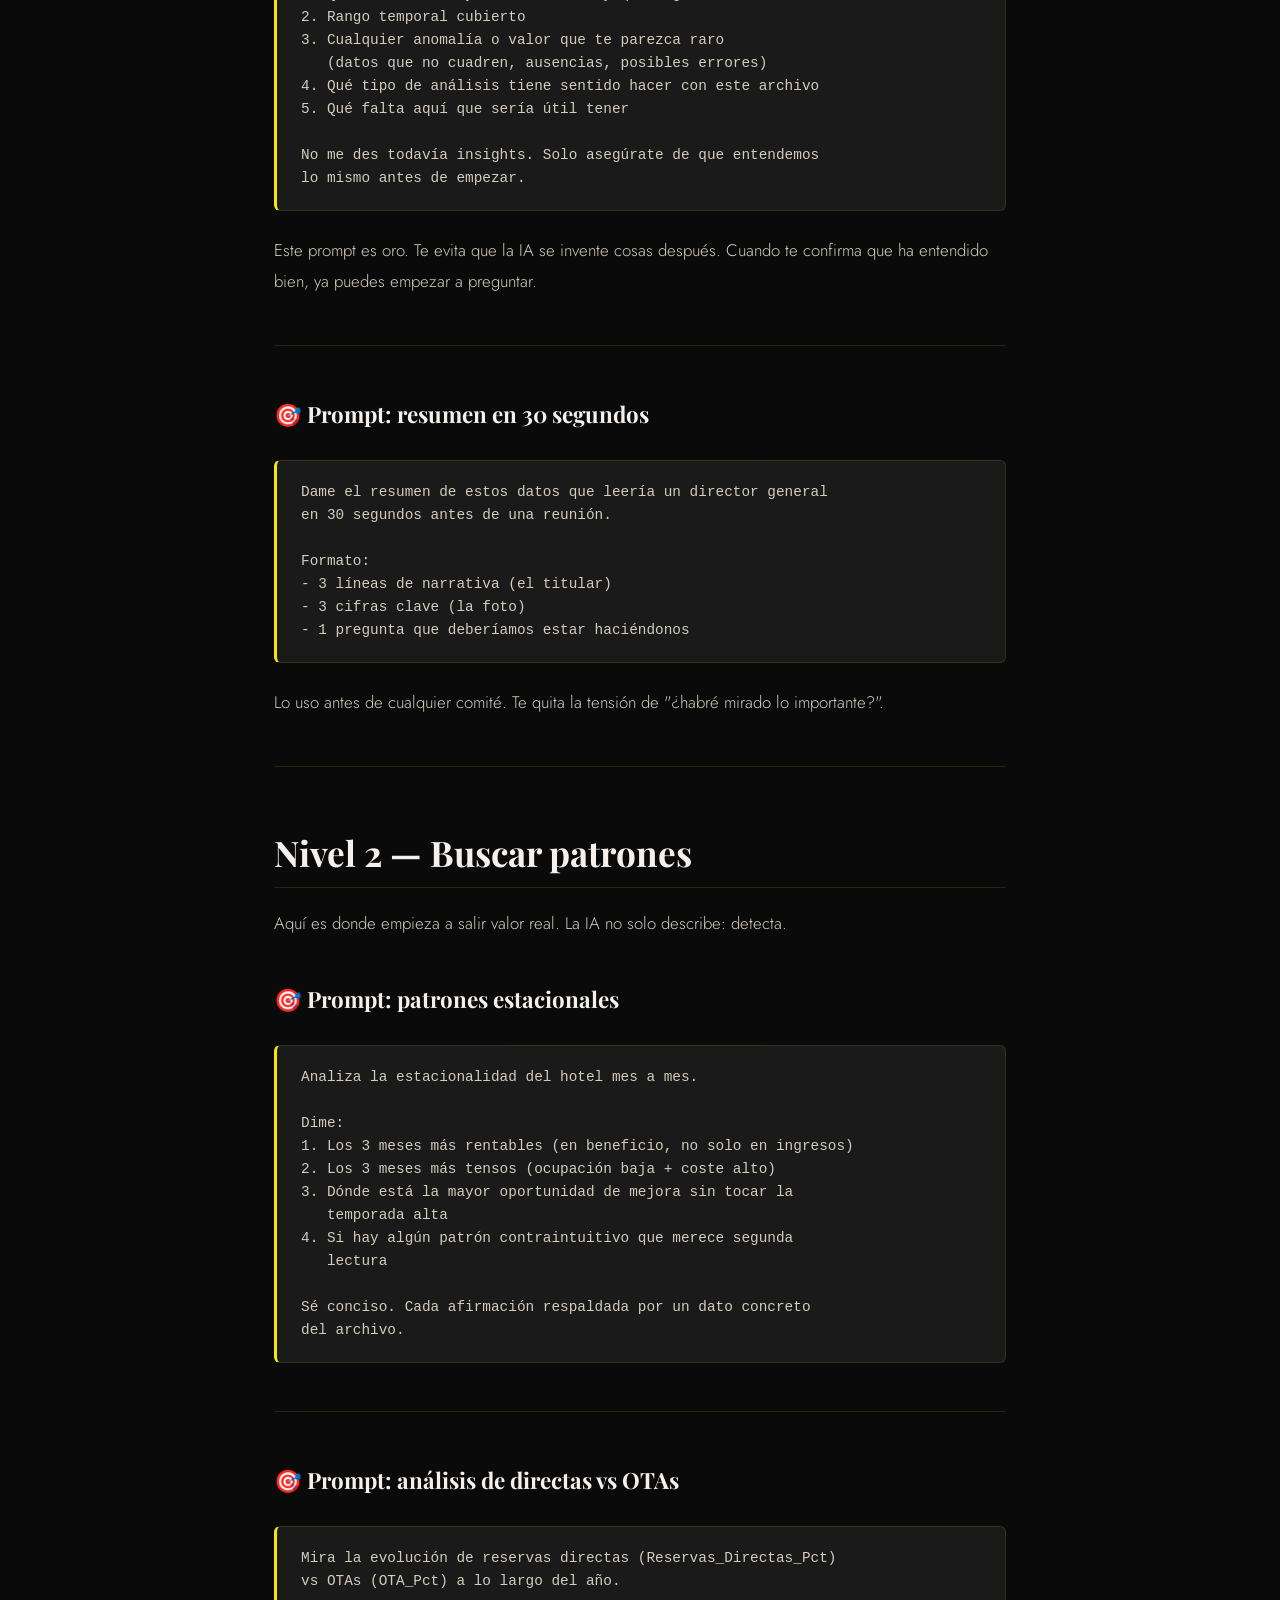
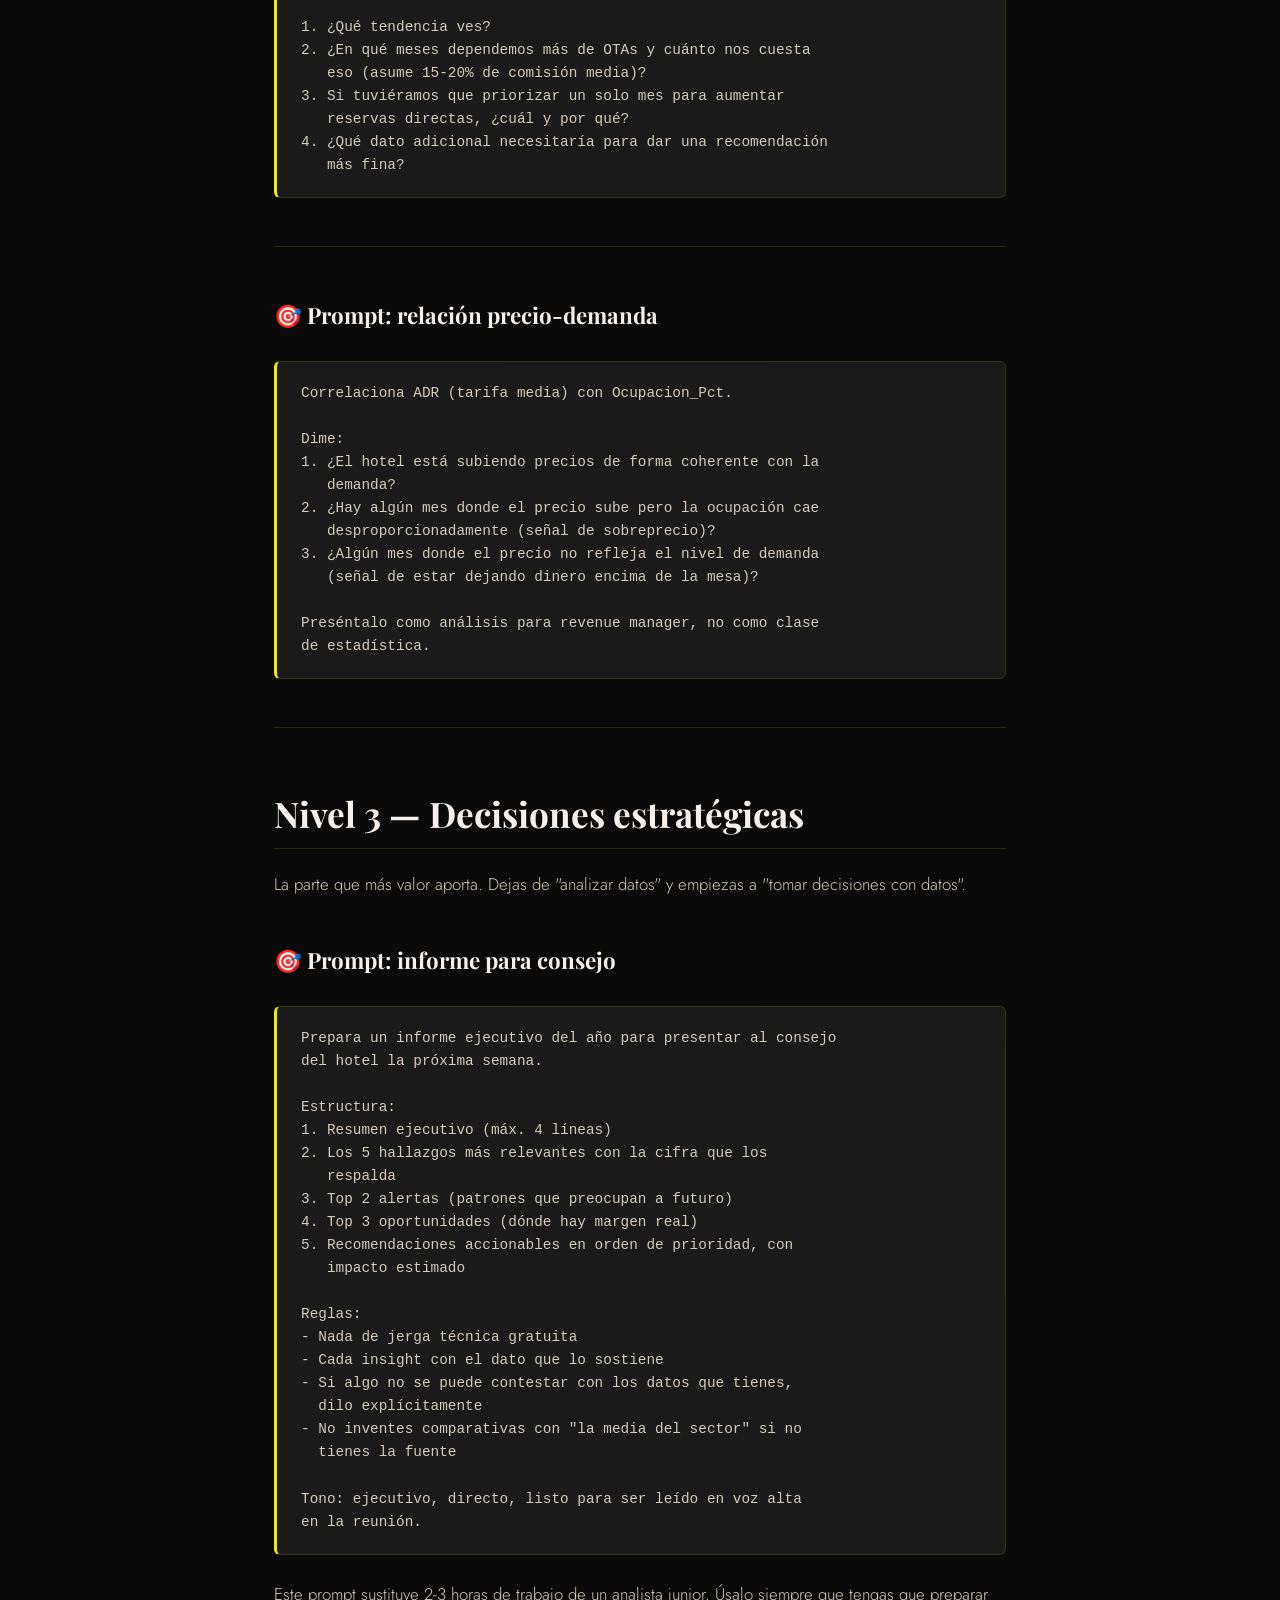
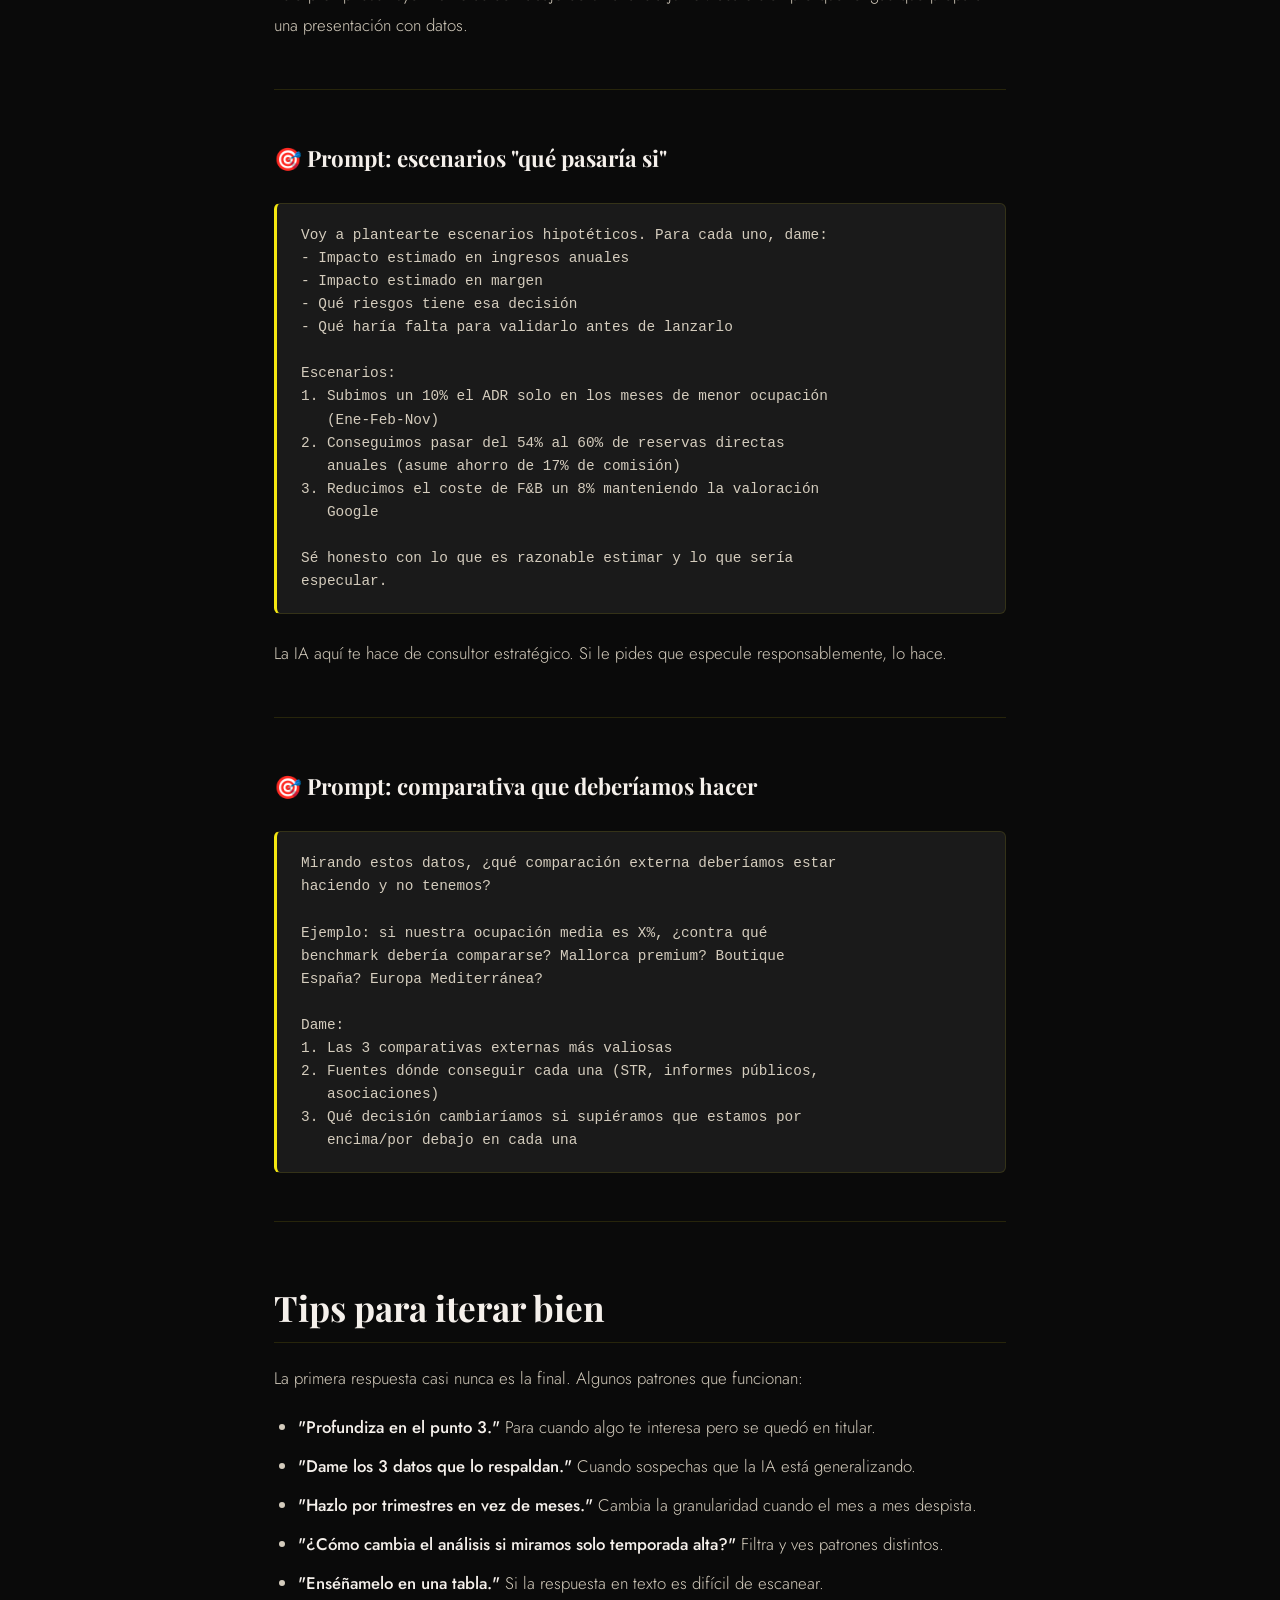
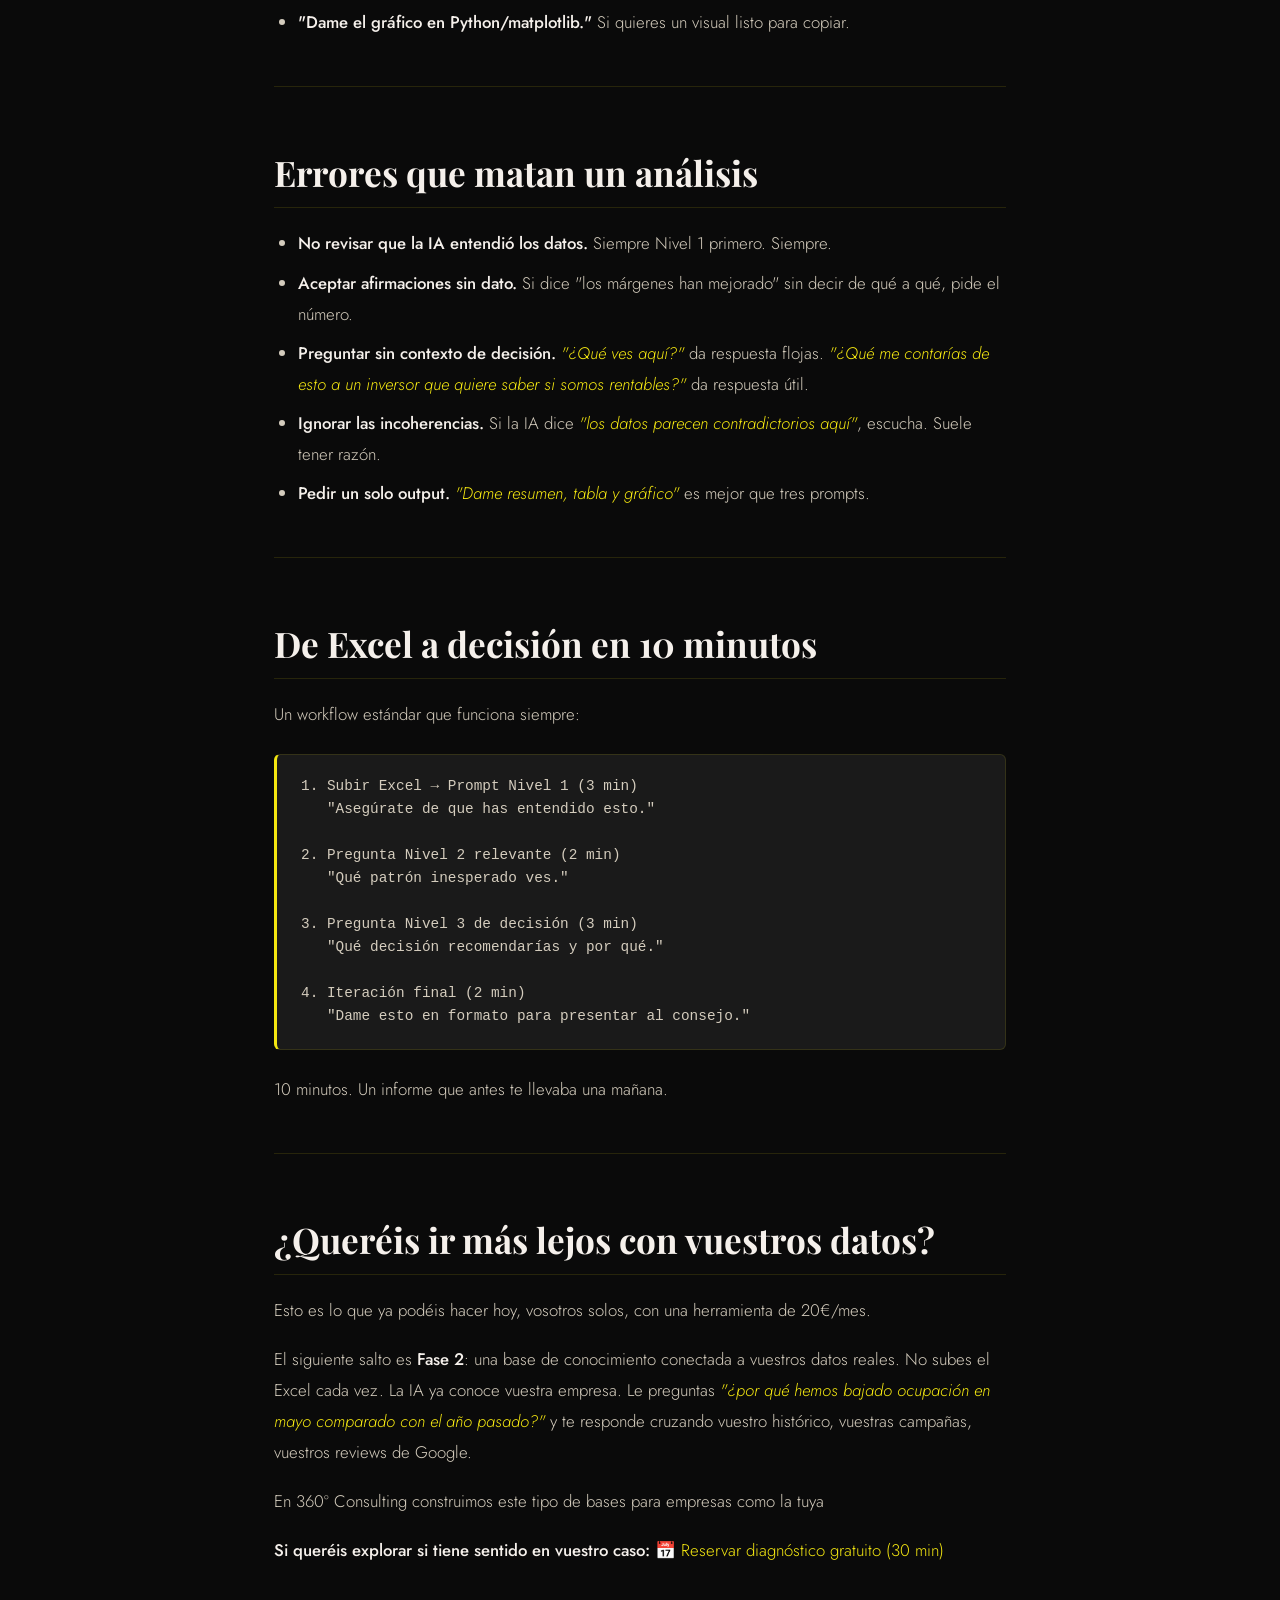
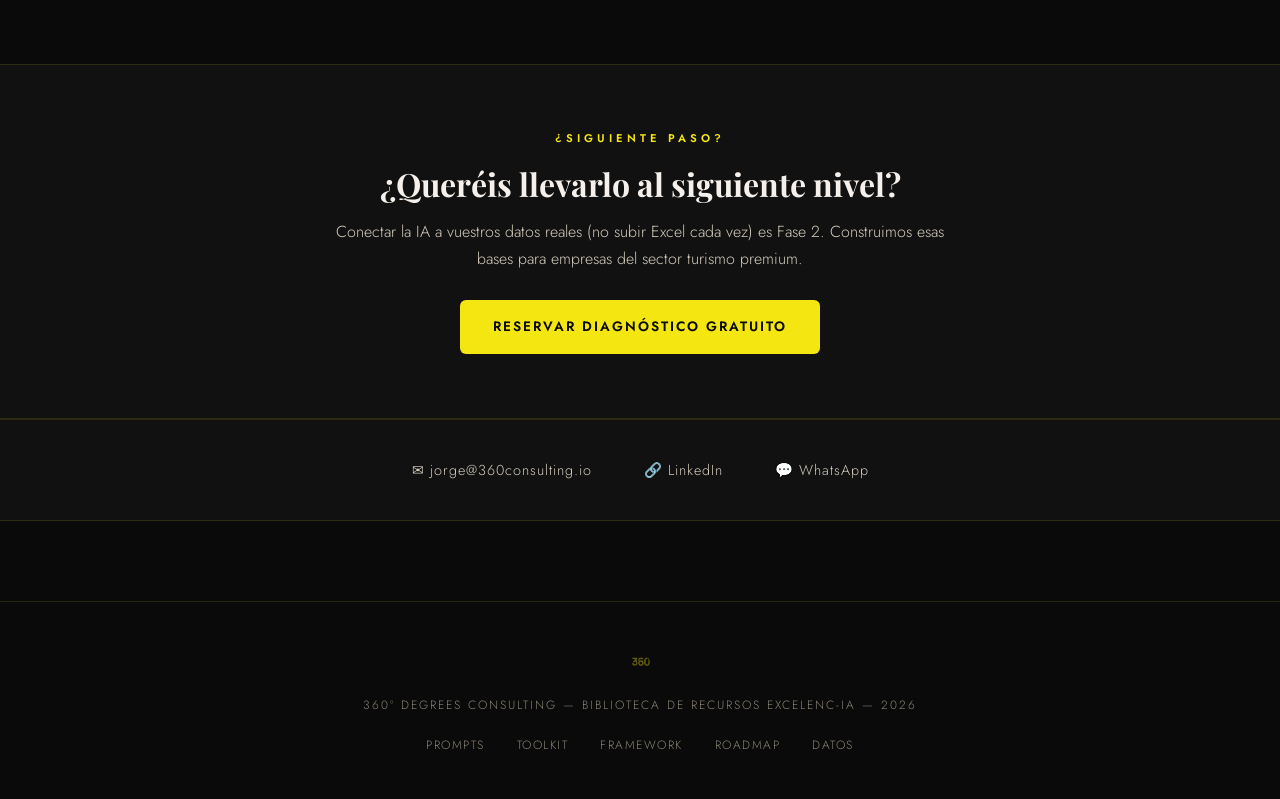
==== commit fc9045ca: "Revert: restaurar biblioteca premium anterior (pre-design-system)" ====
--- a/datos/index.html
+++ b/datos/index.html
@@ -4,14 +4,29 @@
     <meta charset="UTF-8">
     <meta name="viewport" content="width=device-width, initial-scale=1.0">
     <meta name="robots" content="noindex, nofollow">
-    <title>Guía de Análisis con IA — Excelenc-IA | 360 Degrees Consulting</title>
+    <title>Guía de Análisis con IA — Excelenc-IA | 360º Consulting</title>
+    <link rel="preconnect" href="https://fonts.googleapis.com">
+    <link rel="preconnect" href="https://fonts.gstatic.com" crossorigin>
+    <link href="https://fonts.googleapis.com/css2?family=Playfair+Display:ital,wght@0,400;0,700;0,900;1,400&family=Jost:wght@300;400;500;600;700&display=swap" rel="stylesheet">
     <link rel="stylesheet" href="../assets/styles.css">
     <style>
+        .page-hero {
+            position: relative;
+            overflow: hidden;
+        }
+        .page-hero::before {
+            content: '';
+            position: absolute;
+            inset: 0;
+            background: radial-gradient(ellipse 80% 50% at 50% 0%, var(--accent-glow) 0%, transparent 60%);
+            pointer-events: none;
+        }
+        .page-hero > * { position: relative; z-index: 1; }
         .cta-block {
-            background: var(--brand-black);
+            background: var(--bg-section);
             padding: 64px 24px;
-            border-top: 2px solid rgba(255,255,255,0.06);
-            border-bottom: 2px solid rgba(255,255,255,0.06);
+            border-top: 1px solid var(--border);
+            border-bottom: 1px solid var(--border);
             text-align: center;
         }
         .cta-block-inner {
@@ -20,27 +35,38 @@
         }
         .cta-block h3 {
             font-family: var(--font-display);
-            font-size: var(--fs-h2);
-            font-weight: 500;
-            color: var(--brand-white);
+            font-size: clamp(1.4rem, 3vw, 2rem);
+            font-weight: 700;
+            color: var(--text-white);
             margin-bottom: 14px;
-            line-height: 1.15;
-            letter-spacing: -0.02em;
+            line-height: 1.25;
         }
         .cta-block p {
-            color: var(--ink-300);
+            color: var(--text-cream);
             margin-bottom: 28px;
-            line-height: 1.6;
+            line-height: 1.7;
+        }
+        .download-card {
+            background: var(--bg-card);
+            border: 1px solid var(--accent);
+            border-radius: 10px;
+            padding: 24px 28px;
+            margin: 32px 0;
+            display: flex;
+            align-items: center;
+            justify-content: space-between;
+            gap: 20px;
+            box-shadow: 0 0 40px rgba(244, 231, 17, 0.05);
         }
         .download-card-text strong {
-            color: var(--brand-white);
+            color: var(--text-white);
             font-weight: 500;
             display: block;
             margin-bottom: 4px;
         }
         .download-card-text span {
-            color: var(--ink-300);
-            font-size: var(--fs-body-sm);
+            color: var(--text-muted);
+            font-size: 0.85rem;
         }
         @media (max-width: 600px) {
             .download-card {
@@ -56,7 +82,7 @@
     <section class="page-hero">
         <a class="breadcrumb" href="../">← Biblioteca de recursos</a>
         <h1 class="page-title reveal">Guía de Análisis con IA</h1>
-        <p class="page-subtitle reveal reveal-d1">Cómo preguntarle a vuestros datos. 3 niveles de preguntas: descubrir el dataset, buscar patrones, decidir estratégicamente.</p>
+        <p class="page-subtitle reveal reveal-delay-1">Cómo preguntarle a vuestros datos. 3 niveles de preguntas: descubrir el dataset, buscar patrones, decidir estratégicamente.</p>
     </section>
 
     <article class="prose">
@@ -328,7 +354,7 @@
 
     <section class="cta-block section-full">
         <div class="cta-block-inner">
-            <div class="eyebrow">¿Siguiente paso?</div>
+            <div class="section-label">¿Siguiente paso?</div>
             <h3>¿Queréis llevarlo al siguiente nivel?</h3>
             <p>Conectar la IA a vuestros datos reales (no subir Excel cada vez) es Fase 2. Construimos esas bases para empresas del sector turismo premium.</p>
             <a href="https://cal.com/jorge-guamis-360/llamada-de-diagnostico-360%C2%BA-consulting" class="btn btn-primary" target="_blank" rel="noopener">Reservar diagnóstico gratuito</a>
@@ -336,21 +362,20 @@
     </section>
 
     <div class="contact-strip">
-        <a href="mailto:jorge@360consulting.io">jorge@360consulting.io</a>
-        <a href="https://www.linkedin.com/in/jorgeguamis" target="_blank" rel="noopener">LinkedIn</a>
-        <a href="https://wa.me/34654663771" target="_blank" rel="noopener">WhatsApp</a>
+        <a href="mailto:jorge@360consulting.io">✉ jorge@360consulting.io</a>
+        <a href="https://www.linkedin.com/in/jorgeguamis" target="_blank" rel="noopener">🔗 LinkedIn</a>
+        <a href="https://wa.me/34654663771" target="_blank" rel="noopener">💬 WhatsApp</a>
     </div>
 
     <footer>
-        <img src="../assets/logo-mark-yellow.png" alt="360">
-        <div>360 Degrees Consulting — Biblioteca de Recursos Excelenc-IA — 2026</div>
+        <img src="../assets/mark-yellow-clean.png" alt="360º">
+        <div>360º Degrees Consulting &mdash; Biblioteca de Recursos Excelenc-IA &mdash; 2026</div>
         <div class="footer-links">
-            <a href="../framework/">Framework</a>
             <a href="../prompts/">Prompts</a>
             <a href="../toolkit/">Toolkit</a>
+            <a href="../framework/">Framework</a>
+            <a href="../roadmap/">Roadmap</a>
             <a href="../datos/">Datos</a>
-            <a href="../roadmap/">Roadmap</a>
-            <a href="../glosario/">Glosario</a>
         </div>
     </footer>
 
--- a/assets/styles.css
+++ b/assets/styles.css
@@ -1,317 +1,399 @@
-/* =========================================================
-   360º Consulting — Excelenc-IA Resource Library
-   Design System: Unbounded + Jost, #F4E711 + #000, flat/brutalist
-   ========================================================= */
-
-@import url('https://fonts.googleapis.com/css2?family=Jost:wght@300;400;500;600;700&family=Unbounded:wght@300;400;500;600;700;800&display=swap');
+/* ═══════════════════════════════════════════════
+   360º Consulting — Excelenc-IA Resources
+   Global stylesheet
+   ═══════════════════════════════════════════════ */
+
+*, *::before, *::after {
+  margin: 0;
+  padding: 0;
+  box-sizing: border-box;
+}
 
 :root {
-  --brand-yellow: #F4E711;
-  --brand-black:  #000000;
-  --brand-white:  #FFFFFF;
-  --ink-700: #1A1A1A;
-  --ink-500: #3D3D3D;
-  --ink-300: #8C8C8C;
-  --ink-100: #E6E6E6;
-  --ink-50:  #F2F2F2;
-  --paper:   #FAFAFA;
-
-  --font-display: 'Unbounded', Impact, system-ui, sans-serif;
-  --font-body: 'Jost', 'Futura', 'Century Gothic', system-ui, sans-serif;
-  --font-mono: 'JetBrains Mono', ui-monospace, 'SF Mono', Menlo, monospace;
-
-  --fs-display: clamp(36px, 4.5vw, 56px);
-  --fs-h1: clamp(32px, 3.4vw, 44px);
-  --fs-h2: clamp(26px, 2.6vw, 32px);
-  --fs-h3: 22px;
-  --fs-body-lg: 18px;
-  --fs-body: 16px;
-  --fs-body-sm: 14px;
-  --fs-eyebrow: 12px;
-
-  --max-w: 1200px;
-  --max-w-prose: 720px;
-  --radius-sm: 2px;
-  --radius-md: 8px;
-  --shadow-stamp: 2px 2px 0 0 var(--brand-black);
-  --dur: 180ms;
-  --ease-out: cubic-bezier(0.2, 0, 0, 1);
-}
-
-*, *::before, *::after { margin: 0; padding: 0; box-sizing: border-box; }
-::selection { background: var(--brand-yellow); color: var(--brand-black); }
-
-html { scroll-behavior: smooth; }
+  --accent: #F4E711;
+  --accent-light: #F7EE5A;
+  --accent-dim: #C4B90E;
+  --accent-glow: rgba(244, 231, 17, 0.06);
+  --accent-text: #0A0A0A;
+  --bg-dark: #0A0A0A;
+  --bg-section: #111111;
+  --bg-card: #1A1A1A;
+  --bg-card-hover: #222222;
+  --text-white: #F5F0EB;
+  --text-cream: #D4CCBD;
+  --text-muted: #8A8476;
+  --border: rgba(244, 231, 17, 0.12);
+  --border-hover: rgba(244, 231, 17, 0.30);
+  --font-display: 'Playfair Display', Georgia, serif;
+  --font-body: 'Jost', 'Futura', -apple-system, sans-serif;
+}
+
+html {
+  scroll-behavior: smooth;
+  background: var(--bg-dark);
+}
 
 body {
   font-family: var(--font-body);
+  background: var(--bg-dark);
+  color: var(--text-cream);
+  line-height: 1.7;
   font-weight: 300;
-  font-size: var(--fs-body);
-  line-height: 1.55;
-  color: var(--brand-white);
-  background: var(--brand-black);
-  -webkit-font-smoothing: antialiased;
-}
-
-/* ── Links ── */
-a { color: var(--brand-yellow); text-decoration: none; transition: color var(--dur) var(--ease-out); }
-a:hover { color: var(--brand-white); }
+  overflow-x: hidden;
+  min-height: 100vh;
+}
+
+/* ── Scrollbar ── */
+::-webkit-scrollbar { width: 6px; }
+::-webkit-scrollbar-track { background: var(--bg-dark); }
+::-webkit-scrollbar-thumb { background: var(--accent-dim); border-radius: 3px; }
 
 /* ── Animations ── */
 .reveal {
   opacity: 0;
-  transform: translateY(8px);
-  transition: opacity 200ms var(--ease-out), transform 200ms var(--ease-out);
-}
-.reveal.visible { opacity: 1; transform: translateY(0); }
-.reveal-d1 { transition-delay: 40ms; }
-.reveal-d2 { transition-delay: 80ms; }
-.reveal-d3 { transition-delay: 120ms; }
-.reveal-d4 { transition-delay: 160ms; }
+  transform: translateY(30px);
+  transition: opacity 0.8s ease, transform 0.8s ease;
+}
+.reveal.visible {
+  opacity: 1;
+  transform: translateY(0);
+}
+.reveal-delay-1 { transition-delay: 0.1s; }
+.reveal-delay-2 { transition-delay: 0.2s; }
+.reveal-delay-3 { transition-delay: 0.3s; }
+.reveal-delay-4 { transition-delay: 0.4s; }
 
 /* ── Section base ── */
-section { padding: 96px 24px; max-width: var(--max-w); margin: 0 auto; }
-.section-full { max-width: 100%; }
-.section-inner { max-width: var(--max-w); margin: 0 auto; padding: 0 24px; }
-
-.eyebrow {
+section {
+  padding: 80px 24px;
+  max-width: 1200px;
+  margin: 0 auto;
+}
+
+.section-full {
+  max-width: 100%;
+  padding-left: 0;
+  padding-right: 0;
+}
+
+.section-inner {
+  max-width: 1200px;
+  margin: 0 auto;
+  padding: 0 24px;
+}
+
+.section-inner-narrow {
+  max-width: 820px;
+  margin: 0 auto;
+  padding: 0 24px;
+}
+
+.section-label {
   font-family: var(--font-body);
-  font-weight: 500;
-  font-size: var(--fs-eyebrow);
-  letter-spacing: 0.14em;
-  text-transform: uppercase;
-  color: var(--ink-300);
+  font-size: 0.7rem;
+  font-weight: 600;
+  letter-spacing: 4px;
+  text-transform: uppercase;
+  color: var(--accent);
   margin-bottom: 16px;
 }
 
 .section-title {
   font-family: var(--font-display);
-  font-weight: 600;
-  font-size: var(--fs-h1);
-  line-height: 1.1;
-  letter-spacing: -0.02em;
-  color: var(--brand-white);
+  font-size: clamp(1.8rem, 4vw, 2.8rem);
+  font-weight: 700;
+  color: var(--text-white);
   margin-bottom: 20px;
+  line-height: 1.2;
 }
 
 .section-subtitle {
-  font-size: var(--fs-body-lg);
-  color: var(--ink-300);
+  font-size: 1.05rem;
+  color: var(--text-muted);
   max-width: 640px;
-  line-height: 1.6;
-}
-
-.accent { color: var(--brand-yellow); }
-
-.divider-line {
-  width: 48px;
+  line-height: 1.8;
+}
+
+.brand-line {
+  width: 60px;
   height: 2px;
-  background: var(--brand-yellow);
-  margin: 24px 0;
-}
-
-/* ── Cards ── */
-.card {
-  background: transparent;
-  border: 1px solid rgba(255,255,255,0.12);
-  border-radius: var(--radius-md);
-  padding: 32px;
-  transition: transform var(--dur) var(--ease-out), border-color var(--dur) var(--ease-out);
-}
-.card:hover {
-  transform: translate(-2px, -2px);
-  border-color: var(--brand-yellow);
-}
-.card--accent { border-top: 2px solid var(--brand-yellow); }
-
-/* ── Buttons ── */
-.btn {
-  display: inline-flex;
-  align-items: center;
-  gap: 8px;
-  padding: 14px 22px;
-  border: 2px solid var(--brand-black);
-  border-radius: var(--radius-sm);
-  font-family: var(--font-body);
-  font-weight: 500;
-  font-size: 15px;
-  line-height: 1;
-  cursor: pointer;
+  background: linear-gradient(90deg, var(--accent), transparent);
+  margin: 20px 0 32px;
+}
+
+/* ── Links ── */
+a {
+  color: var(--accent);
   text-decoration: none;
-  transition: background var(--dur) var(--ease-out), color var(--dur) var(--ease-out), transform 120ms var(--ease-out);
-}
-.btn:active { transform: scale(0.98); }
-
-.btn-primary {
-  background: var(--brand-yellow);
-  color: var(--brand-black);
-  border-color: var(--brand-yellow);
-}
-.btn-primary:hover { background: var(--brand-black); color: var(--brand-yellow); border-color: var(--brand-yellow); }
-
-.btn-secondary {
-  background: transparent;
-  color: var(--brand-yellow);
-  border-color: var(--brand-yellow);
-}
-.btn-secondary:hover { background: var(--brand-yellow); color: var(--brand-black); }
-
-/* ── Page hero (subpages) ── */
+  transition: color 0.2s ease;
+}
+a:hover { color: var(--accent-light); }
+
+/* ── Hero compacto (subpáginas) ── */
 .page-hero {
-  padding: 96px 24px 48px;
-  max-width: var(--max-w);
+  padding: 80px 24px 40px;
+  max-width: 1200px;
   margin: 0 auto;
+  position: relative;
 }
 
 .breadcrumb {
-  font-size: var(--fs-eyebrow);
-  letter-spacing: 0.14em;
-  text-transform: uppercase;
-  color: var(--ink-300);
+  font-size: 0.75rem;
+  letter-spacing: 2px;
+  text-transform: uppercase;
+  color: var(--text-muted);
   margin-bottom: 32px;
   display: inline-block;
 }
-.breadcrumb a { color: var(--ink-300); }
-.breadcrumb a:hover { color: var(--brand-yellow); }
+
+.breadcrumb a {
+  color: var(--text-muted);
+}
+.breadcrumb a:hover { color: var(--accent); }
 
 .page-title {
   font-family: var(--font-display);
-  font-size: var(--fs-display);
-  font-weight: 600;
-  color: var(--brand-white);
-  line-height: 1.05;
-  letter-spacing: -0.02em;
+  font-size: clamp(2.2rem, 5vw, 3.4rem);
+  font-weight: 700;
+  color: var(--text-white);
+  line-height: 1.15;
   margin-bottom: 16px;
 }
 
 .page-subtitle {
-  font-size: var(--fs-body-lg);
-  color: var(--ink-300);
+  font-size: 1.1rem;
+  color: var(--text-cream);
   max-width: 680px;
-  line-height: 1.6;
-}
-
-/* ── Prose (article content) ── */
+  line-height: 1.7;
+}
+
+/* ── Card base ── */
+.card {
+  background: var(--bg-card);
+  border: 1px solid var(--border);
+  border-radius: 10px;
+  padding: 32px;
+  transition: border-color 0.3s ease, transform 0.3s ease;
+}
+
+.card:hover {
+  border-color: var(--border-hover);
+  transform: translateY(-3px);
+}
+
+/* ── Prose (contenido estilo artículo) ── */
 .prose {
-  max-width: var(--max-w-prose);
+  max-width: 780px;
   margin: 0 auto;
-  padding: 48px 24px 96px;
-  font-size: var(--fs-body);
-  line-height: 1.6;
-  color: rgba(255,255,255,0.85);
+  padding: 40px 24px 80px;
+  font-size: 1.05rem;
+  line-height: 1.85;
+  color: var(--text-cream);
 }
 
 .prose h2 {
   font-family: var(--font-display);
-  font-size: var(--fs-h2);
-  font-weight: 500;
-  color: var(--brand-white);
+  font-size: clamp(1.6rem, 3vw, 2.2rem);
+  font-weight: 700;
+  color: var(--text-white);
   margin-top: 64px;
   margin-bottom: 20px;
-  line-height: 1.15;
-  letter-spacing: -0.02em;
+  line-height: 1.25;
   padding-bottom: 12px;
-  border-bottom: 2px solid var(--brand-black);
+  border-bottom: 1px solid var(--border);
 }
 
 .prose h3 {
   font-family: var(--font-display);
-  font-weight: 500;
-  font-size: var(--fs-h3);
-  color: var(--brand-white);
+  font-size: 1.4rem;
+  font-weight: 700;
+  color: var(--text-white);
   margin-top: 40px;
   margin-bottom: 16px;
-  letter-spacing: -0.01em;
 }
 
 .prose h4 {
   font-family: var(--font-body);
-  font-size: var(--fs-body-sm);
-  font-weight: 500;
-  letter-spacing: 0.14em;
-  text-transform: uppercase;
-  color: var(--brand-yellow);
+  font-size: 1rem;
+  font-weight: 600;
+  letter-spacing: 1px;
+  color: var(--accent);
   margin-top: 28px;
   margin-bottom: 12px;
-}
-
-.prose p { margin-bottom: 18px; }
-.prose ul, .prose ol { margin: 0 0 20px 24px; }
-.prose li { margin-bottom: 8px; }
-.prose strong { color: var(--brand-white); font-weight: 500; }
-.prose em { color: var(--brand-yellow); font-style: italic; }
-.prose blockquote { border-left: 2px solid var(--brand-yellow); padding: 4px 20px; margin: 24px 0; color: var(--brand-white); }
-.prose hr { border: none; height: 2px; background: rgba(255,255,255,0.08); margin: 48px 0; }
-
-/* Code */
+  text-transform: uppercase;
+}
+
+.prose p {
+  margin-bottom: 18px;
+}
+
+.prose ul, .prose ol {
+  margin: 0 0 20px 24px;
+}
+
+.prose li {
+  margin-bottom: 8px;
+}
+
+.prose strong {
+  color: var(--text-white);
+  font-weight: 500;
+}
+
+.prose em {
+  color: var(--accent);
+  font-style: italic;
+}
+
+.prose blockquote {
+  border-left: 3px solid var(--accent);
+  padding: 4px 20px;
+  margin: 24px 0;
+  color: var(--text-white);
+  font-style: italic;
+}
+
+.prose hr {
+  border: none;
+  height: 1px;
+  background: var(--border);
+  margin: 48px 0;
+}
+
+/* ── Code blocks ── */
 .prose code {
-  background: rgba(244,231,17,0.08);
-  color: var(--brand-yellow);
+  background: rgba(244, 231, 17, 0.08);
+  color: var(--accent);
   padding: 2px 6px;
-  border-radius: var(--radius-sm);
-  font-family: var(--font-mono);
+  border-radius: 4px;
+  font-family: 'SF Mono', Monaco, 'Cascadia Mono', monospace;
   font-size: 0.9em;
 }
+
 .prose pre {
-  background: var(--ink-700);
-  border: 2px solid rgba(255,255,255,0.08);
-  border-left: 2px solid var(--brand-yellow);
-  border-radius: var(--radius-sm);
+  background: var(--bg-card);
+  border: 1px solid var(--border);
+  border-left: 3px solid var(--accent);
+  border-radius: 6px;
   padding: 20px 24px;
   overflow-x: auto;
   margin: 24px 0;
-  font-size: 14px;
+  font-size: 0.9rem;
   line-height: 1.6;
 }
-.prose pre code { background: transparent; color: rgba(255,255,255,0.85); padding: 0; }
-
-/* Callouts */
+
+.prose pre code {
+  background: transparent;
+  color: var(--text-cream);
+  padding: 0;
+  font-size: inherit;
+}
+
+/* ── Callouts (tipo Obsidian [!tip]) ── */
 .callout {
-  background: rgba(244,231,17,0.04);
-  border: 2px solid rgba(255,255,255,0.08);
-  border-left: 2px solid var(--brand-yellow);
-  border-radius: var(--radius-sm);
+  background: rgba(244, 231, 17, 0.04);
+  border: 1px solid var(--border);
+  border-left: 3px solid var(--accent);
+  border-radius: 6px;
   padding: 18px 22px;
   margin: 28px 0;
 }
+
 .callout-title {
-  font-weight: 500;
-  color: var(--brand-yellow);
-  font-size: var(--fs-eyebrow);
-  letter-spacing: 0.14em;
+  font-weight: 600;
+  color: var(--accent);
+  font-size: 0.9rem;
+  letter-spacing: 1px;
   text-transform: uppercase;
   margin-bottom: 8px;
-}
+  display: flex;
+  align-items: center;
+  gap: 8px;
+}
+
 .callout p:last-child { margin-bottom: 0; }
 
-/* Tables */
-.prose table { width: 100%; border-collapse: collapse; margin: 24px 0; font-size: var(--fs-body-sm); }
+/* ── Tables ── */
+.prose table {
+  width: 100%;
+  border-collapse: collapse;
+  margin: 24px 0;
+  font-size: 0.95rem;
+}
+
 .prose th {
-  background: var(--ink-700);
-  color: var(--brand-yellow);
-  font-weight: 500;
+  background: var(--bg-card);
+  color: var(--accent);
+  font-weight: 600;
   text-align: left;
   padding: 12px 14px;
-  border-bottom: 2px solid var(--brand-black);
-  letter-spacing: 0.04em;
-  font-size: var(--fs-eyebrow);
-  text-transform: uppercase;
-}
-.prose td { padding: 12px 14px; border-bottom: 1px solid rgba(255,255,255,0.06); }
-.prose tr:hover td { background: rgba(244,231,17,0.02); }
+  border-bottom: 2px solid var(--border);
+  letter-spacing: 0.5px;
+}
+
+.prose td {
+  padding: 12px 14px;
+  border-bottom: 1px solid var(--border);
+  color: var(--text-cream);
+}
+
+.prose tr:hover td {
+  background: rgba(244, 231, 17, 0.02);
+}
+
+/* ── Buttons ── */
+.btn {
+  display: inline-block;
+  font-family: var(--font-body);
+  font-size: 0.85rem;
+  font-weight: 600;
+  letter-spacing: 2px;
+  text-transform: uppercase;
+  padding: 14px 32px;
+  border-radius: 6px;
+  cursor: pointer;
+  transition: all 0.3s ease;
+  border: 1px solid transparent;
+}
+
+.btn-primary {
+  background: var(--accent);
+  color: var(--accent-text);
+}
+.btn-primary:hover {
+  background: var(--accent-light);
+  color: var(--accent-text);
+  transform: translateY(-2px);
+}
+
+.btn-ghost {
+  background: transparent;
+  color: var(--accent);
+  border-color: var(--accent);
+}
+.btn-ghost:hover {
+  background: var(--accent);
+  color: var(--accent-text);
+}
 
 /* ── Footer ── */
 footer {
   padding: 48px 24px;
-  border-top: 2px solid var(--brand-black);
+  border-top: 1px solid var(--border);
   text-align: center;
-  color: var(--ink-300);
-  font-size: var(--fs-eyebrow);
-  letter-spacing: 0.14em;
-  text-transform: uppercase;
-  background: var(--brand-black);
-}
-footer img { width: 28px; margin-bottom: 16px; opacity: 0.6; }
+  color: var(--text-muted);
+  font-size: 0.75rem;
+  letter-spacing: 2px;
+  text-transform: uppercase;
+  margin-top: 80px;
+}
+
+footer img {
+  width: 32px;
+  margin-bottom: 16px;
+  opacity: 0.4;
+}
+
 footer .footer-links {
   display: flex;
   justify-content: center;
@@ -319,8 +401,15 @@
   margin-top: 20px;
   flex-wrap: wrap;
 }
-footer .footer-links a { color: var(--ink-300); }
-footer .footer-links a:hover { color: var(--brand-yellow); }
+
+footer .footer-links a {
+  color: var(--text-muted);
+  letter-spacing: 1.5px;
+}
+
+footer .footer-links a:hover {
+  color: var(--accent);
+}
 
 /* ── Contact strip ── */
 .contact-strip {
@@ -328,46 +417,55 @@
   flex-wrap: wrap;
   justify-content: center;
   gap: 24px;
-  padding: 24px;
-  background: var(--brand-black);
-  border-top: 2px solid rgba(255,255,255,0.06);
-  border-bottom: 2px solid rgba(255,255,255,0.06);
-}
+  padding: 32px 24px;
+  background: var(--bg-section);
+  border-top: 1px solid var(--border);
+  border-bottom: 1px solid var(--border);
+  text-align: center;
+}
+
 .contact-strip a {
-  color: var(--ink-300);
-  font-size: var(--fs-body-sm);
-  letter-spacing: 0.04em;
+  color: var(--text-cream);
+  font-size: 0.9rem;
+  letter-spacing: 1px;
   padding: 6px 14px;
-  border-radius: var(--radius-sm);
-  transition: all var(--dur) var(--ease-out);
-}
-.contact-strip a:hover { color: var(--brand-yellow); background: rgba(244,231,17,0.06); }
-
-/* ── Download card ── */
-.download-card {
-  background: transparent;
-  border: 2px solid var(--brand-yellow);
-  border-radius: var(--radius-md);
-  padding: 24px 28px;
-  margin: 32px 0;
-  display: flex;
-  align-items: center;
-  justify-content: space-between;
-  gap: 20px;
-}
-.download-card-text strong { color: var(--brand-white); font-weight: 500; display: block; margin-bottom: 4px; }
-.download-card-text span { color: var(--ink-300); font-size: var(--fs-body-sm); }
+  border-radius: 6px;
+  transition: all 0.2s ease;
+}
+
+.contact-strip a:hover {
+  color: var(--accent);
+  background: rgba(244, 231, 17, 0.05);
+}
 
 /* ── Responsive ── */
 @media (max-width: 768px) {
-  section { padding: 64px 20px; }
-  .page-hero { padding: 64px 20px 32px; }
-  .prose { padding: 32px 20px 64px; }
-  footer .footer-links { gap: 16px; }
-  .download-card { flex-direction: column; align-items: flex-start; }
-}
-
+  section {
+    padding: 60px 20px;
+  }
+  .page-hero {
+    padding: 60px 20px 30px;
+  }
+  .prose {
+    padding: 30px 20px 60px;
+    font-size: 1rem;
+  }
+  .prose h2 {
+    margin-top: 48px;
+  }
+  footer .footer-links {
+    gap: 16px;
+  }
+}
+
+/* ── Print ── */
 @media print {
-  body { background: white; color: black; }
-  .reveal { opacity: 1 !important; transform: none !important; }
-}
+  body {
+    background: white;
+    color: #333;
+  }
+  .reveal {
+    opacity: 1 !important;
+    transform: none !important;
+  }
+}
